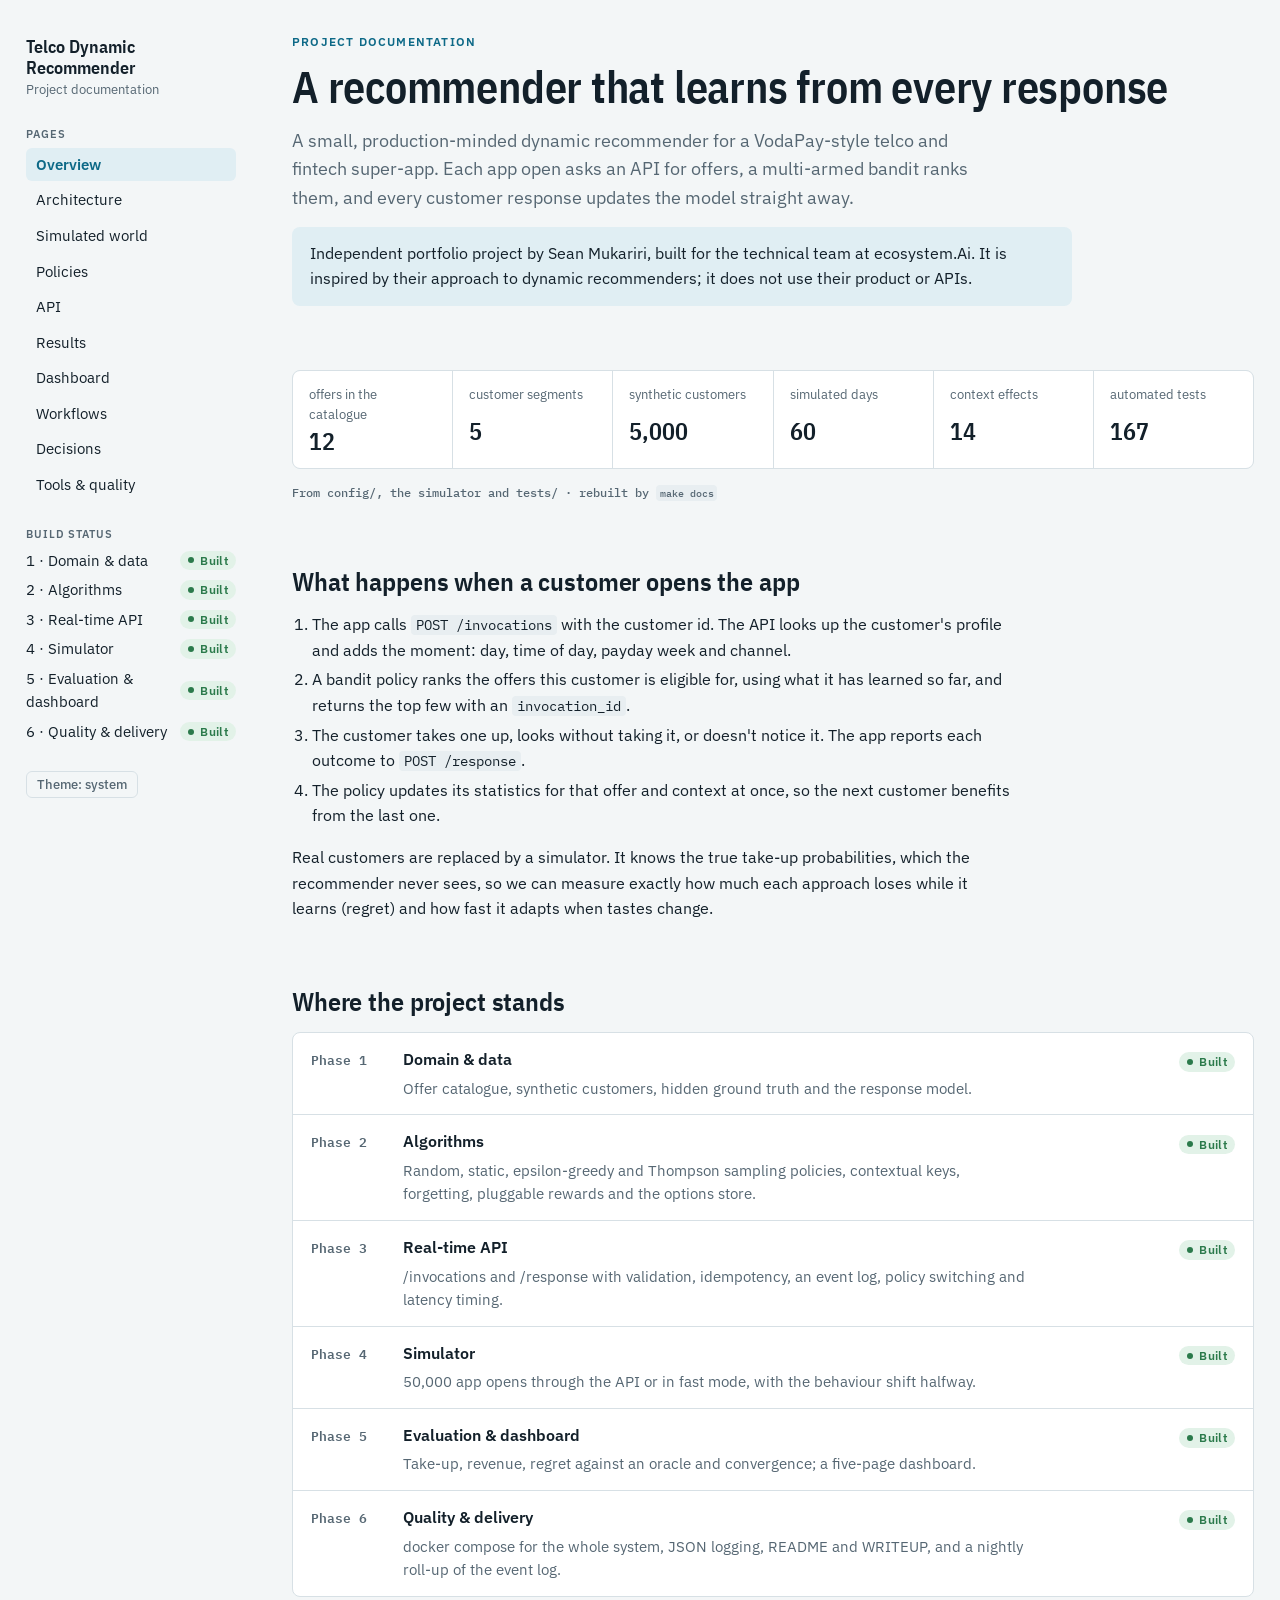
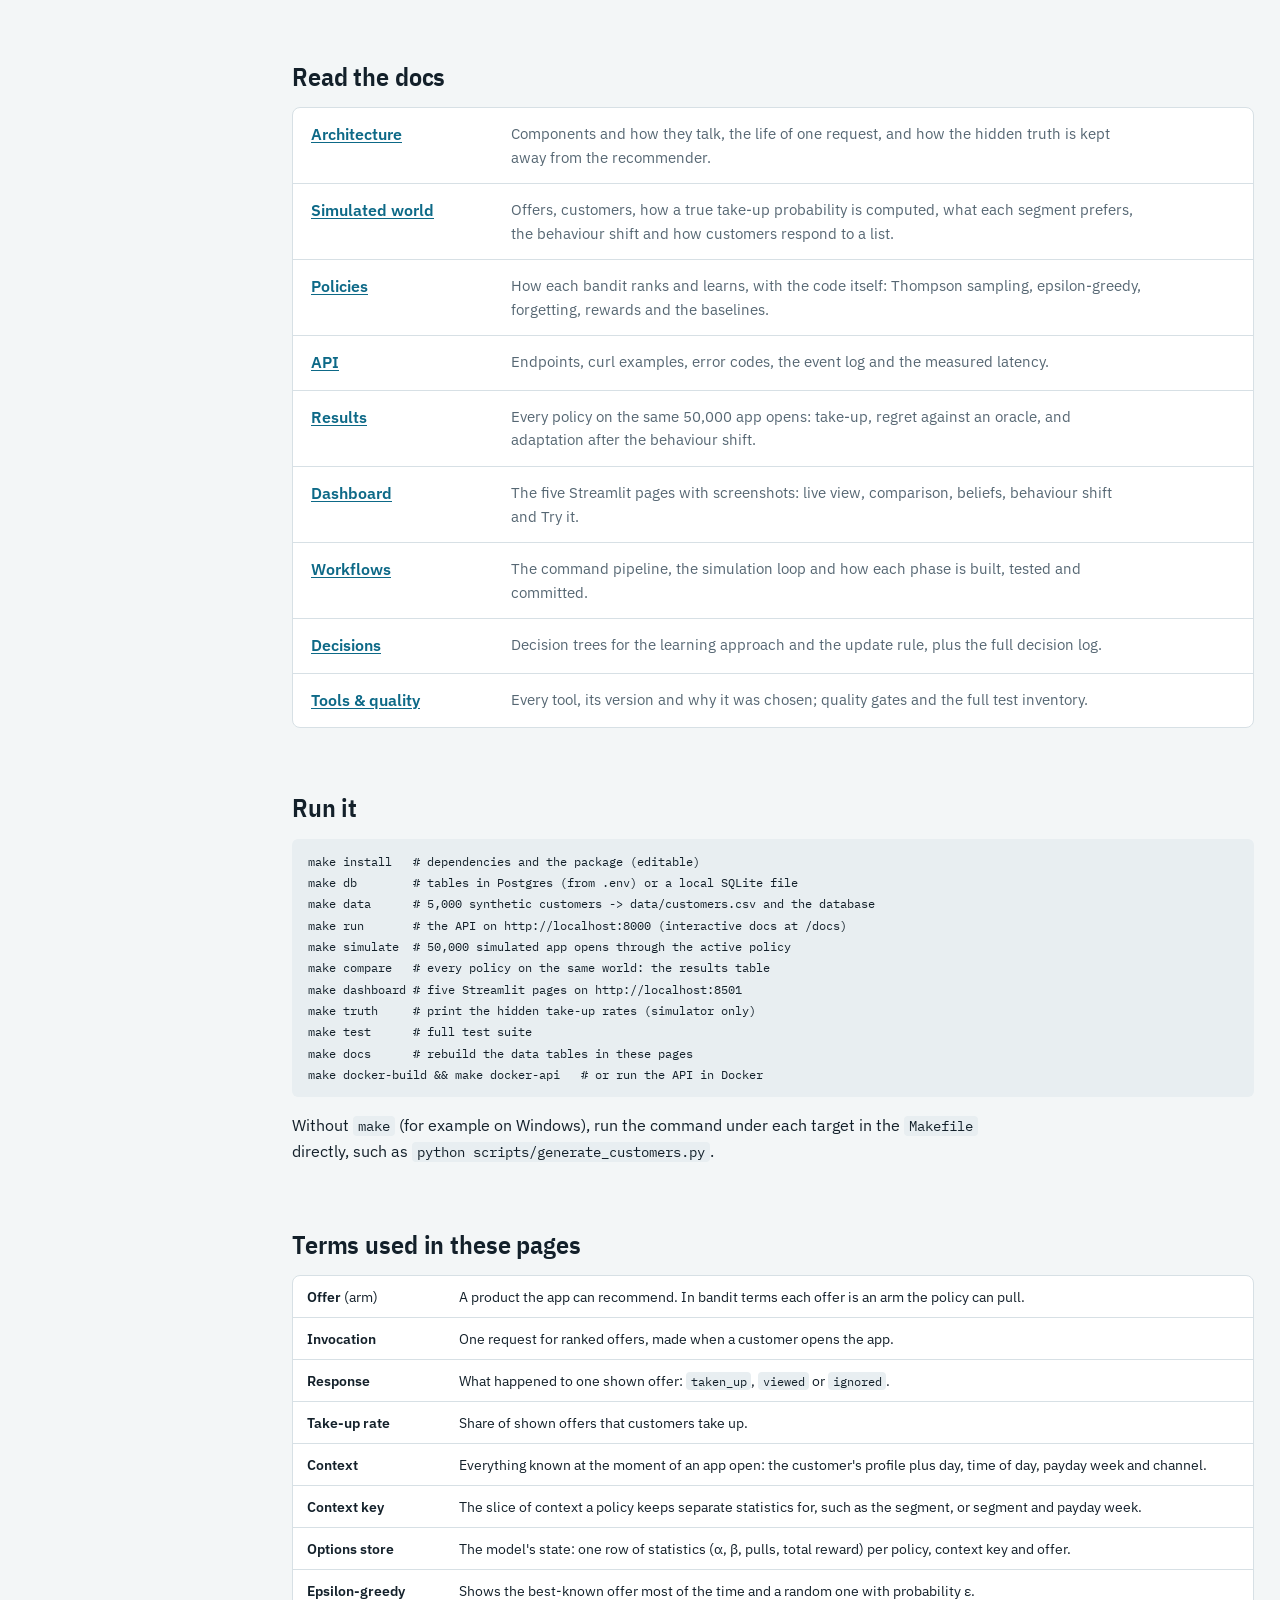
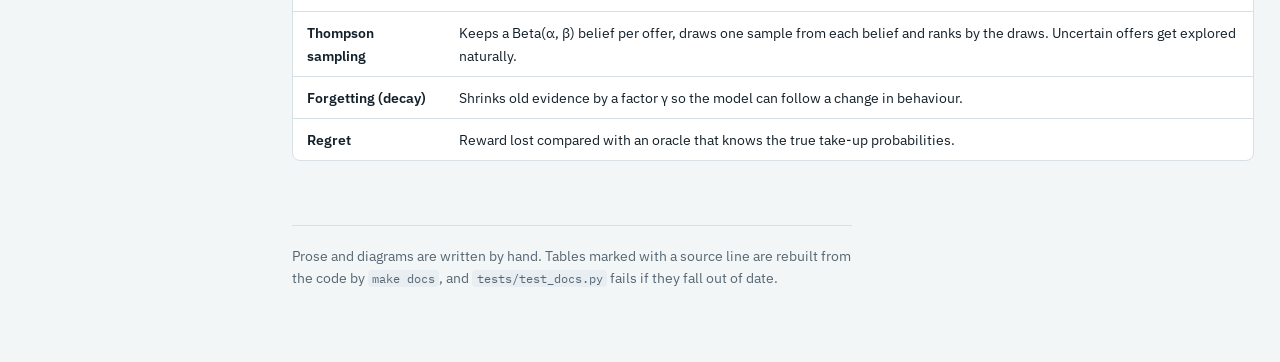
==== docs/index.html @ eb8b26f2 "docs: story-led comparison page, sign-in and users pages; fresh screenshots make screenshots now sig" ====
<!doctype html>
<html lang="en">
<head>
<meta charset="utf-8">
<meta name="viewport" content="width=device-width, initial-scale=1, viewport-fit=cover">
<title>Telco Recommender Docs</title>
<meta name="claude:viewport-fit-sides" content="cover">
<meta name="description" content="Documentation for a real-time dynamic offer recommender for a telco and fintech super-app.">
<link rel="preconnect" href="https://fonts.googleapis.com">
<link rel="preconnect" href="https://fonts.gstatic.com" crossorigin>
<link rel="stylesheet" href="https://fonts.googleapis.com/css2?family=IBM+Plex+Mono:wght@400;500&amp;family=IBM+Plex+Sans+Condensed:wght@500;600&amp;family=IBM+Plex+Sans:ital,wght@0,400;0,500;0,600;1,400&amp;display=swap">
<link rel="stylesheet" href="assets/docs.css">
<script src="assets/docs.js"></script>
</head>
<body>
<div class="shell">
<nav class="sidenav" aria-label="Documentation">
<!-- BEGIN generated:sidenav -->
<a class="brand" href="index.html"><b>Telco Dynamic Recommender</b><span>Project documentation</span></a>
<div><p class="nav-label">Pages</p>
<ul class="pages">
<li><a href="index.html" aria-current=page>Overview</a></li>
<li><a href="architecture.html">Architecture</a></li>
<li><a href="simulation.html">Simulated world</a></li>
<li><a href="algorithms.html">Policies</a></li>
<li><a href="api.html">API</a></li>
<li><a href="results.html">Results</a></li>
<li><a href="dashboard.html">Dashboard</a></li>
<li><a href="workflows.html">Workflows</a></li>
<li><a href="decisions.html">Decisions</a></li>
<li><a href="stack.html">Tools &amp; quality</a></li>
</ul></div>
<div class="phase-block"><p class="nav-label">Build status</p>
<ul class="phases">
<li><span>1 · Domain &amp; data</span><span class="chip built">Built</span></li>
<li><span>2 · Algorithms</span><span class="chip built">Built</span></li>
<li><span>3 · Real-time API</span><span class="chip built">Built</span></li>
<li><span>4 · Simulator</span><span class="chip built">Built</span></li>
<li><span>5 · Evaluation &amp; dashboard</span><span class="chip built">Built</span></li>
<li><span>6 · Quality &amp; delivery</span><span class="chip built">Built</span></li>
</ul></div>
<button class="theme-toggle" type="button">Theme: system</button>
<!-- END generated:sidenav -->
</nav>

<main>
<header class="page-head">
  <p class="eyebrow">Project documentation</p>
  <h1>A recommender that learns from every response</h1>
  <p class="lede">A small, production-minded dynamic recommender for a VodaPay-style telco and fintech super-app. Each app open asks an API for offers, a multi-armed bandit ranks them, and every customer response updates the model straight away.</p>
  <div class="note">
    <p>Independent portfolio project by Sean Mukariri, built for the technical team at ecosystem.Ai. It is inspired by their approach to dynamic recommenders; it does not use their product or APIs.</p>
  </div>
</header>

<section aria-labelledby="facts">
  <h2 id="facts" class="visually-hidden">Key facts</h2>
<!-- BEGIN generated:facts -->
<dl class="facts">
<div><dt>offers in the catalogue</dt><dd>12</dd></div>
<div><dt>customer segments</dt><dd>5</dd></div>
<div><dt>synthetic customers</dt><dd>5,000</dd></div>
<div><dt>simulated days</dt><dd>60</dd></div>
<div><dt>context effects</dt><dd>14</dd></div>
<div><dt>automated tests</dt><dd>167</dd></div>
</dl>
<!-- END generated:facts -->
  <p class="source">From config/, the simulator and tests/ · rebuilt by <code>make docs</code></p>
</section>

<section aria-labelledby="loop">
  <h2 id="loop">What happens when a customer opens the app</h2>
  <ol>
    <li>The app calls <code>POST /invocations</code> with the customer id. The API looks up the customer's profile and adds the moment: day, time of day, payday week and channel.</li>
    <li>A bandit policy ranks the offers this customer is eligible for, using what it has learned so far, and returns the top few with an <code>invocation_id</code>.</li>
    <li>The customer takes one up, looks without taking it, or doesn't notice it. The app reports each outcome to <code>POST /response</code>.</li>
    <li>The policy updates its statistics for that offer and context at once, so the next customer benefits from the last one.</li>
  </ol>
  <p>Real customers are replaced by a simulator. It knows the true take-up probabilities, which the recommender never sees, so we can measure exactly how much each approach loses while it learns (regret) and how fast it adapts when tastes change.</p>
</section>

<section aria-labelledby="status">
  <div class="section-head"><h2 id="status">Where the project stands</h2></div>
<!-- BEGIN generated:phases -->
<ol class="phase-list">
<li><span class="n">Phase 1</span><b>Domain &amp; data</b><span class="chip built">Built</span><p>Offer catalogue, synthetic customers, hidden ground truth and the response model.</p></li>
<li><span class="n">Phase 2</span><b>Algorithms</b><span class="chip built">Built</span><p>Random, static, epsilon-greedy and Thompson sampling policies, contextual keys, forgetting, pluggable rewards and the options store.</p></li>
<li><span class="n">Phase 3</span><b>Real-time API</b><span class="chip built">Built</span><p>/invocations and /response with validation, idempotency, an event log, policy switching and latency timing.</p></li>
<li><span class="n">Phase 4</span><b>Simulator</b><span class="chip built">Built</span><p>50,000 app opens through the API or in fast mode, with the behaviour shift halfway.</p></li>
<li><span class="n">Phase 5</span><b>Evaluation &amp; dashboard</b><span class="chip built">Built</span><p>Take-up, revenue, regret against an oracle and convergence; a five-page dashboard.</p></li>
<li><span class="n">Phase 6</span><b>Quality &amp; delivery</b><span class="chip built">Built</span><p>docker compose for the whole system, JSON logging, README and WRITEUP, and a nightly roll-up of the event log.</p></li>
</ol>
<!-- END generated:phases -->
</section>

<section aria-labelledby="guide">
  <h2 id="guide">Read the docs</h2>
  <ul class="guide">
    <li><a href="architecture.html">Architecture</a><p>Components and how they talk, the life of one request, and how the hidden truth is kept away from the recommender.</p></li>
    <li><a href="simulation.html">Simulated world</a><p>Offers, customers, how a true take-up probability is computed, what each segment prefers, the behaviour shift and how customers respond to a list.</p></li>
    <li><a href="algorithms.html">Policies</a><p>How each bandit ranks and learns, with the code itself: Thompson sampling, epsilon-greedy, forgetting, rewards and the baselines.</p></li>
    <li><a href="api.html">API</a><p>Endpoints, curl examples, error codes, the event log and the measured latency.</p></li>
    <li><a href="results.html">Results</a><p>Every policy on the same 50,000 app opens: take-up, regret against an oracle, and adaptation after the behaviour shift.</p></li>
    <li><a href="dashboard.html">Dashboard</a><p>The five Streamlit pages with screenshots: live view, comparison, beliefs, behaviour shift and Try it.</p></li>
    <li><a href="workflows.html">Workflows</a><p>The command pipeline, the simulation loop and how each phase is built, tested and committed.</p></li>
    <li><a href="decisions.html">Decisions</a><p>Decision trees for the learning approach and the update rule, plus the full decision log.</p></li>
    <li><a href="stack.html">Tools &amp; quality</a><p>Every tool, its version and why it was chosen; quality gates and the full test inventory.</p></li>
  </ul>
</section>

<section aria-labelledby="run">
  <h2 id="run">Run it</h2>
<pre><code>make install   # dependencies and the package (editable)
make db        # tables in Postgres (from .env) or a local SQLite file
make data      # 5,000 synthetic customers -> data/customers.csv and the database
make run       # the API on http://localhost:8000 (interactive docs at /docs)
make simulate  # 50,000 simulated app opens through the active policy
make compare   # every policy on the same world: the results table
make dashboard # five Streamlit pages on http://localhost:8501
make truth     # print the hidden take-up rates (simulator only)
make test      # full test suite
make docs      # rebuild the data tables in these pages
make docker-build &amp;&amp; make docker-api   # or run the API in Docker</code></pre>
  <p>Without <code>make</code> (for example on Windows), run the command under each target in the <code>Makefile</code> directly, such as <code>python scripts/generate_customers.py</code>.</p>
</section>

<section aria-labelledby="terms">
  <h2 id="terms">Terms used in these pages</h2>
  <div class="table-wrap">
    <table>
      <tbody>
        <tr><td><strong>Offer</strong> (arm)</td><td>A product the app can recommend. In bandit terms each offer is an arm the policy can pull.</td></tr>
        <tr><td><strong>Invocation</strong></td><td>One request for ranked offers, made when a customer opens the app.</td></tr>
        <tr><td><strong>Response</strong></td><td>What happened to one shown offer: <code>taken_up</code>, <code>viewed</code> or <code>ignored</code>.</td></tr>
        <tr><td><strong>Take-up rate</strong></td><td>Share of shown offers that customers take up.</td></tr>
        <tr><td><strong>Context</strong></td><td>Everything known at the moment of an app open: the customer's profile plus day, time of day, payday week and channel.</td></tr>
        <tr><td><strong>Context key</strong></td><td>The slice of context a policy keeps separate statistics for, such as the segment, or segment and payday week.</td></tr>
        <tr><td><strong>Options store</strong></td><td>The model's state: one row of statistics (α, β, pulls, total reward) per policy, context key and offer.</td></tr>
        <tr><td><strong>Epsilon-greedy</strong></td><td>Shows the best-known offer most of the time and a random one with probability ε.</td></tr>
        <tr><td><strong>Thompson sampling</strong></td><td>Keeps a Beta(α, β) belief per offer, draws one sample from each belief and ranks by the draws. Uncertain offers get explored naturally.</td></tr>
        <tr><td><strong>Forgetting (decay)</strong></td><td>Shrinks old evidence by a factor γ so the model can follow a change in behaviour.</td></tr>
        <tr><td><strong>Regret</strong></td><td>Reward lost compared with an oracle that knows the true take-up probabilities.</td></tr>
      </tbody>
    </table>
  </div>
</section>

<p class="foot">Prose and diagrams are written by hand. Tables marked with a source line are rebuilt from the code by <code>make docs</code>, and <code>tests/test_docs.py</code> fails if they fall out of date.</p>
</main>
</div>
</body>
</html>
---- docs/assets/docs.css ----
/* Layout: engineering spec sheet. Sticky page index on the left, one reading
   column on the right; figures and tables may run wider than the prose. */
:root {
  --bg: #f3f6f7;
  --surface: #ffffff;
  --ink: #13202a;
  --muted: #566773;
  --line: #d7e0e5;
  --line-strong: #8fa2ae;
  --accent: #0d6987;
  --accent-soft: #e0eef3;
  --hidden: #a35f08;
  --hidden-soft: #fbf0df;
  --built: #2b7a4b;
  --built-soft: #e2f2e8;
  --planned: #5f6f7b;
  --planned-soft: #e8eef1;
  --proposed: #6d4fa3;
  --proposed-soft: #eee8f7;
  --heat-lo: #eef4fb;
  --heat-hi: #104281;
  --heat-ink-hot: #ffffff;
  --code-bg: #e8eef1;
  --font-display: "IBM Plex Sans Condensed", "Arial Narrow", system-ui, sans-serif;
  --font-body: "IBM Plex Sans", system-ui, -apple-system, "Segoe UI", sans-serif;
  --font-mono: "IBM Plex Mono", ui-monospace, "Cascadia Mono", Consolas, monospace;
  color-scheme: light;
}

@media (prefers-color-scheme: dark) {
  :root:not([data-theme="light"]) {
    --bg: #0e161c;
    --surface: #15212a;
    --ink: #e2e9ed;
    --muted: #9aacb8;
    --line: #26343f;
    --line-strong: #5a6e7c;
    --accent: #5bb6d6;
    --accent-soft: #14303b;
    --hidden: #e3a24c;
    --hidden-soft: #2d2416;
    --built: #5cbf88;
    --built-soft: #15301f;
    --planned: #93a3ae;
    --planned-soft: #1e2a33;
    --proposed: #b49cdc;
    --proposed-soft: #271f38;
    --heat-lo: #172430;
    --heat-hi: #6da7ec;
    --heat-ink-hot: #0b1620;
    --code-bg: #1c2a34;
    color-scheme: dark;
  }
}

:root[data-theme="dark"] {
  --bg: #0e161c;
  --surface: #15212a;
  --ink: #e2e9ed;
  --muted: #9aacb8;
  --line: #26343f;
  --line-strong: #5a6e7c;
  --accent: #5bb6d6;
  --accent-soft: #14303b;
  --hidden: #e3a24c;
  --hidden-soft: #2d2416;
  --built: #5cbf88;
  --built-soft: #15301f;
  --planned: #93a3ae;
  --planned-soft: #1e2a33;
  --proposed: #b49cdc;
  --proposed-soft: #271f38;
  --heat-lo: #172430;
  --heat-hi: #6da7ec;
  --heat-ink-hot: #0b1620;
  --code-bg: #1c2a34;
  color-scheme: dark;
}

/* ---------- base ---------- */
*, *::before, *::after { box-sizing: border-box; }
html { -webkit-text-size-adjust: 100%; }
body {
  margin: 0;
  background: var(--bg);
  color: var(--ink);
  font: 16px/1.6 var(--font-body);
}
p, ul, ol, dl, figure, pre, h1, h2, h3 { margin: 0; }
p, li { max-width: 70ch; }
ul, ol { padding-left: 1.25em; display: grid; gap: 4px; }
a { color: var(--accent); text-underline-offset: 2px; }
a:focus-visible, button:focus-visible, td:focus-visible { outline: 2px solid var(--accent); outline-offset: 2px; }
strong { font-weight: 600; }
h1, h2, h3 {
  font-family: var(--font-display);
  font-weight: 600;
  line-height: 1.15;
  letter-spacing: -0.005em;
  text-wrap: balance;
}
h1 { font-size: clamp(2rem, 1.4rem + 2.4vw, 2.75rem); }
h2 { font-size: 1.65rem; }
h3 { font-size: 1.15rem; }
code, pre, kbd { font-family: var(--font-mono); font-size: 0.86em; }
code { background: var(--code-bg); padding: 0.08em 0.36em; border-radius: 4px; overflow-wrap: anywhere; }
pre {
  background: var(--code-bg);
  padding: 12px 16px;
  border-radius: 6px;
  overflow-x: auto;
  line-height: 1.55;
}
pre code { background: none; padding: 0; overflow-wrap: normal; }
@media (prefers-reduced-motion: reduce) { * { transition: none !important; } }

/* ---------- shell ---------- */
.shell {
  display: grid;
  grid-template-columns: 210px minmax(0, 1fr);
  gap: 56px;
  max-width: 1260px;
  margin: 0 auto;
  padding-left: max(16px, env(safe-area-inset-left, 0px));
  padding-right: max(16px, env(safe-area-inset-right, 0px));
  padding-block: 36px 72px;
}
.sidenav {
  position: sticky;
  top: calc(env(safe-area-inset-top, 0px) + 28px);
  align-self: start;
  display: grid;
  gap: 28px;
  font-size: 0.92rem;
}
.brand { display: grid; gap: 2px; text-decoration: none; color: var(--ink); }
.brand b { font: 600 1.1rem/1.2 var(--font-display); }
.brand span { color: var(--muted); font-size: 0.8rem; }
.nav-label {
  font: 600 0.7rem/1 var(--font-body);
  letter-spacing: 0.08em;
  text-transform: uppercase;
  color: var(--muted);
  margin-bottom: 8px;
}
.pages { list-style: none; padding: 0; display: grid; gap: 2px; }
.pages a {
  display: block;
  padding: 5px 10px;
  border-radius: 6px;
  color: var(--ink);
  text-decoration: none;
}
.pages a:hover { background: var(--accent-soft); }
.pages a[aria-current="page"] { background: var(--accent-soft); color: var(--accent); font-weight: 600; }
.phases { list-style: none; padding: 0; display: grid; gap: 6px; }
.phases li { display: flex; justify-content: space-between; gap: 8px; align-items: center; }
.theme-toggle {
  justify-self: start;
  font: 500 0.8rem var(--font-body);
  color: var(--muted);
  background: none;
  border: 1px solid var(--line);
  border-radius: 6px;
  padding: 4px 10px;
  cursor: pointer;
}
.theme-toggle:hover { color: var(--ink); border-color: var(--line-strong); }

@media (max-width: 900px) {
  .shell { grid-template-columns: minmax(0, 1fr); gap: 32px; padding-block: 24px 56px; }
  .sidenav { position: static; gap: 16px; border-bottom: 1px solid var(--line); padding-bottom: 16px; }
  .pages { display: flex; flex-wrap: wrap; gap: 4px; }
  .sidenav .phase-block { display: none; }
}

main { min-width: 0; display: grid; gap: 64px; }
main > section, .page-head { display: grid; gap: 16px; min-width: 0; }
section section { display: grid; gap: 12px; min-width: 0; }
.page-head { gap: 14px; }
.eyebrow {
  font: 600 0.75rem/1 var(--font-body);
  letter-spacing: 0.1em;
  text-transform: uppercase;
  color: var(--accent);
}
.lede { font-size: 1.12rem; color: var(--muted); max-width: 62ch; }
.toc { display: flex; flex-wrap: wrap; gap: 6px 16px; font-size: 0.9rem; padding: 0; list-style: none; }
.section-head { display: flex; flex-wrap: wrap; align-items: baseline; gap: 8px 14px; }
.foot { color: var(--muted); font-size: 0.85rem; border-top: 1px solid var(--line); padding-top: 20px; }

/* ---------- chips and notes ---------- */
.chip {
  display: inline-flex;
  align-items: center;
  gap: 6px;
  font: 600 0.72rem/1 var(--font-body);
  letter-spacing: 0.03em;
  padding: 4px 8px;
  border-radius: 999px;
  white-space: nowrap;
}
.chip::before { content: ""; width: 6px; height: 6px; border-radius: 50%; background: currentColor; }
.chip.built { color: var(--built); background: var(--built-soft); }
.chip.planned { color: var(--planned); background: var(--planned-soft); }
.chip.planned::before { background: none; border: 1.5px dashed currentColor; width: 7px; height: 7px; }
.chip.proposed { color: var(--proposed); background: var(--proposed-soft); }
.chip.hidden { color: var(--hidden); background: var(--hidden-soft); }
.note { background: var(--accent-soft); border-radius: 8px; padding: 14px 18px; display: grid; gap: 6px; max-width: 78ch; }
.note.warn { background: var(--hidden-soft); }
.note p { max-width: none; }
.source { font: 500 0.75rem/1.4 var(--font-mono); color: var(--muted); }

/* ---------- facts strip ---------- */
.facts {
  display: grid;
  grid-template-columns: repeat(auto-fit, minmax(130px, 1fr));
  gap: 1px;
  background: var(--line);
  border: 1px solid var(--line);
  border-radius: 8px;
  overflow: hidden;
}
.facts div { background: var(--surface); padding: 14px 16px; display: grid; gap: 2px; }
.facts dt { color: var(--muted); font-size: 0.8rem; }
.facts dd { margin: 0; font: 600 1.5rem/1.1 var(--font-display); font-variant-numeric: tabular-nums; }

/* ---------- cards (phase list, page guide) ---------- */
.grid-2 { display: grid; grid-template-columns: repeat(auto-fit, minmax(260px, 1fr)); gap: 12px; }
.card {
  background: var(--surface);
  border: 1px solid var(--line);
  border-radius: 8px;
  padding: 16px 18px;
  display: grid;
  gap: 6px;
  align-content: start;
  min-width: 0;
}
.card h3 a { color: inherit; text-decoration: none; }
.card h3 a:hover { color: var(--accent); }
.card p { color: var(--muted); font-size: 0.92rem; }
.phase-list { list-style: none; padding: 0; display: grid; gap: 0; border: 1px solid var(--line); border-radius: 8px; background: var(--surface); }
.phase-list li {
  display: grid;
  grid-template-columns: 76px minmax(0, 1fr) auto;
  gap: 4px 16px;
  padding: 14px 18px;
  border-bottom: 1px solid var(--line);
  max-width: none;
  align-items: baseline;
}
.phase-list li:last-child { border-bottom: 0; }
.phase-list .n { font: 600 0.8rem var(--font-mono); color: var(--muted); }
.phase-list b { font-weight: 600; }
.phase-list p { color: var(--muted); font-size: 0.92rem; grid-column: 2; }
.phase-list .chip { grid-column: 3; grid-row: 1; }
@media (max-width: 560px) {
  .phase-list li { grid-template-columns: minmax(0, 1fr) auto; }
  .phase-list .n { grid-column: 1 / -1; }
  .phase-list p { grid-column: 1 / -1; }
  .phase-list .chip { grid-column: 2; grid-row: 2; }
}

/* ---------- tables ---------- */
.table-wrap {
  overflow-x: auto;
  border: 1px solid var(--line);
  border-radius: 8px;
  background: var(--surface);
}
table { border-collapse: collapse; width: 100%; font-size: 0.9rem; }
th, td { padding: 9px 14px; border-bottom: 1px solid var(--line); text-align: left; vertical-align: top; }
tr:last-child td { border-bottom: 0; }
th {
  font: 600 0.7rem/1.3 var(--font-body);
  letter-spacing: 0.06em;
  text-transform: uppercase;
  color: var(--muted);
  white-space: nowrap;
}
td.num, th.num { text-align: right; font-variant-numeric: tabular-nums; white-space: nowrap; }
td.id { font-family: var(--font-mono); font-size: 0.82rem; white-space: nowrap; }
td.why { color: var(--muted); }
caption { caption-side: bottom; text-align: left; padding: 10px 14px; color: var(--muted); font-size: 0.82rem; }
.decision-log td:first-child { font: 600 0.82rem var(--font-mono); white-space: nowrap; }
.decision-log td:nth-child(2) { min-width: 300px; }
.decision-log td:nth-child(3) { min-width: 240px; }

/* ---------- heatmap ---------- */
.heat { border-collapse: separate; border-spacing: 2px; font-size: 0.82rem; }
.heat th, .heat td { border: 0; padding: 7px 8px; }
.heat thead th { text-transform: none; letter-spacing: 0; font: 600 0.78rem var(--font-body); color: var(--ink); text-align: center; white-space: normal; min-width: 92px; }
.heat tbody th { font: 500 0.8rem var(--font-mono); color: var(--ink); text-transform: none; letter-spacing: 0; white-space: nowrap; }
.heat td.cell {
  background: color-mix(in oklab, var(--heat-hi) calc(var(--v) * 100%), var(--heat-lo));
  text-align: center;
  font-variant-numeric: tabular-nums;
  border-radius: 3px;
  cursor: default;
}
.heat td.cell.hot { color: var(--heat-ink-hot); }
.heat td.cell.best { font-weight: 700; box-shadow: inset 0 0 0 2px var(--ink); }
.heat td.cell:hover { box-shadow: inset 0 0 0 2px var(--accent); }
.heat td.na {
  color: var(--muted);
  text-align: center;
  border-radius: 3px;
  background: repeating-linear-gradient(135deg, transparent 0 5px, var(--line) 5px 6px);
}
.heat-legend { display: flex; flex-wrap: wrap; align-items: center; gap: 10px 24px; font-size: 0.8rem; color: var(--muted); padding: 10px 14px 12px; }
.ramp { display: grid; gap: 4px; min-width: 180px; }
.ramp-bar { height: 10px; border-radius: 3px; background: linear-gradient(90deg, var(--heat-lo), var(--heat-hi)); }
.ramp-ticks { position: relative; height: 14px; font-variant-numeric: tabular-nums; }
.ramp-ticks span { position: absolute; transform: translateX(-50%); }
.ramp-ticks span:first-child { transform: none; }
.swatch { display: inline-block; width: 18px; height: 14px; border-radius: 3px; vertical-align: -2px; margin-right: 6px; }
.swatch.na { background: repeating-linear-gradient(135deg, transparent 0 5px, var(--line-strong) 5px 6px); border: 1px solid var(--line); }
.swatch.best { box-shadow: inset 0 0 0 2px var(--ink); background: var(--heat-lo); }

/* ---------- figures and diagrams ---------- */
.fig {
  background: var(--surface);
  border: 1px solid var(--line);
  border-radius: 8px;
  display: grid;
  min-width: 0;
}
.fig-scroll { overflow-x: auto; padding: 16px; }
.fig figcaption { border-top: 1px solid var(--line); padding: 10px 16px 12px; color: var(--muted); font-size: 0.85rem; display: grid; gap: 8px; }
.legend { display: flex; flex-wrap: wrap; gap: 6px 18px; font-size: 0.8rem; color: var(--muted); }
.legend span { display: inline-flex; align-items: center; gap: 6px; }
.legend i { display: inline-block; width: 26px; height: 0; border-top: 2px solid var(--line-strong); }
.legend i.dash { border-top-style: dashed; }
.legend i.zone { height: 12px; border: 1.5px dashed var(--hidden); background: var(--hidden-soft); border-radius: 3px; width: 22px; }
.legend i.blocked { border-top: 2px dashed var(--hidden); }

svg.dg { display: block; width: 100%; height: auto; margin: 0 auto; font-family: var(--font-body); }
.dg text { fill: var(--ink); font-size: 12px; }
.dg .t { font-weight: 600; font-size: 13px; }
.dg .s { fill: var(--muted); font-size: 11px; }
.dg .m { font-family: var(--font-mono); font-size: 11px; }
.dg .lbl { fill: var(--muted); font-size: 11px; }
.dg .box { fill: var(--surface); stroke: var(--line-strong); stroke-width: 1.25; }
.dg .box.built { stroke: var(--ink); stroke-width: 1.5; }
.dg .box.planned { fill: var(--bg); stroke-dasharray: 5 4; }
.dg .box.store { fill: var(--accent-soft); }
.dg .box.secret { fill: var(--hidden-soft); stroke: var(--hidden); }
.dg .box.term { fill: var(--bg); }
.dg .box.term.good { fill: var(--built-soft); stroke: var(--built); }
.dg .diamond { fill: var(--surface); stroke: var(--accent); stroke-width: 1.5; }
.dg .zone { fill: var(--hidden-soft); fill-opacity: 0.55; stroke: var(--hidden); stroke-width: 1.5; stroke-dasharray: 7 5; }
.dg .zone-label { fill: var(--hidden); font-weight: 600; font-size: 11px; letter-spacing: 0.06em; }
.dg .edge { fill: none; stroke: var(--line-strong); stroke-width: 1.5; }
.dg .edge.planned { stroke-dasharray: 5 4; }
.dg .edge.strong { stroke: var(--ink); }
.dg .edge.blocked { stroke: var(--hidden); stroke-dasharray: 5 4; }
.dg .ah { fill: var(--line-strong); }
.dg .ah.strong { fill: var(--ink); }
.dg .ah.blocked { fill: var(--hidden); }
.dg .cross { stroke: var(--hidden); stroke-width: 3; stroke-linecap: round; }
.dg .lifeline { stroke: var(--line); stroke-width: 1.5; stroke-dasharray: 3 4; }
.dg .act { fill: var(--accent-soft); stroke: var(--accent); stroke-width: 1; }
.dg .yes { fill: var(--built); font-weight: 600; font-size: 11px; }
.dg .no { fill: var(--muted); font-weight: 600; font-size: 11px; }
.dg .accent { fill: var(--accent); }
.dg .hidden-text { fill: var(--hidden); }

/* ---------- page guide, favourites, tests ---------- */
.visually-hidden {
  position: absolute;
  width: 1px;
  height: 1px;
  overflow: hidden;
  clip: rect(0 0 0 0);
  white-space: nowrap;
}
.guide { list-style: none; padding: 0; gap: 0; border: 1px solid var(--line); border-radius: 8px; background: var(--surface); }
.guide li {
  display: grid;
  grid-template-columns: 180px minmax(0, 1fr);
  gap: 4px 20px;
  padding: 14px 18px;
  border-bottom: 1px solid var(--line);
  max-width: none;
}
.guide li:last-child { border-bottom: 0; }
.guide a { font-weight: 600; }
.guide p { color: var(--muted); font-size: 0.92rem; }
@media (max-width: 560px) { .guide li { grid-template-columns: minmax(0, 1fr); } }
.favourites td { white-space: nowrap; }
.favourites small { color: var(--muted); font-size: 0.78rem; font-variant-numeric: tabular-nums; }
.favourites .changed code { color: var(--accent); background: var(--accent-soft); font-weight: 600; }
.tests th[scope="rowgroup"] {
  text-transform: none;
  letter-spacing: 0;
  font: 500 0.85rem var(--font-body);
  color: var(--ink);
  background: var(--bg);
  white-space: normal;
}
.dg .mono { font-family: var(--font-mono); }
.dg .box.pick { fill: var(--accent-soft); stroke: var(--accent); stroke-width: 2; }
/* identifiers in tables stay whole; the table scrolls instead of breaking them */
.table-wrap code { white-space: nowrap; overflow-wrap: normal; }
td.id.list { white-space: normal; }
.favourites th, .favourites td { padding: 9px 10px; }
.favourites td { line-height: 1.5; }
/* grid tracks must not grow to fit wide code or tables; those scroll in place */
main, main > section, section section, .page-head { grid-template-columns: minmax(0, 1fr); }
.dg .frame { fill: none; stroke: var(--line-strong); stroke-width: 1.25; stroke-dasharray: 2 4; }

/* ---------- results chart (categorical slots 1-5, fixed order) ---------- */
:root { --series-1: #2a78d6; --series-2: #eb6834; --series-3: #1baf7a; --series-4: #eda100; --series-5: #e87ba4; }
@media (prefers-color-scheme: dark) { :root:not([data-theme="light"]) { --series-1: #3987e5; --series-2: #d95926; --series-3: #199e70; --series-4: #c98500; --series-5: #d55181; } }
:root[data-theme="dark"] { --series-1: #3987e5; --series-2: #d95926; --series-3: #199e70; --series-4: #c98500; --series-5: #d55181; }
.chart .grid { stroke: var(--line); stroke-width: 1; }
.chart .axis-label { fill: var(--muted); font-size: 11px; font-variant-numeric: tabular-nums; }
.chart .series { fill: none; stroke-width: 2; stroke-linejoin: round; stroke-linecap: round; }
.chart .series:hover { stroke-width: 3.5; }
.chart .end-dot { stroke: var(--surface); stroke-width: 2; }
.chart .end-label { font-size: 12px; font-weight: 600; fill: var(--ink); }
.chart .end-value { font-size: 11px; fill: var(--muted); font-variant-numeric: tabular-nums; }
.chart .shift { stroke: var(--hidden); stroke-width: 1.25; stroke-dasharray: 4 4; }
.chart .shift-label { fill: var(--hidden); font-size: 11px; font-weight: 600; }
.legend .swatch-line { display: inline-block; width: 18px; height: 3px; border-radius: 2px; }
.findings { display: grid; gap: 10px; padding-left: 1.25em; }
.results-table tr.best td { background: var(--accent-soft); }
.results-table th { white-space: normal; vertical-align: bottom; }
.results-table th, .results-table td { padding: 8px 10px; }
img { max-width: 100%; height: auto; }
.fig > img { display: block; width: 100%; border-radius: 8px 8px 0 0; border-bottom: 1px solid var(--line); }
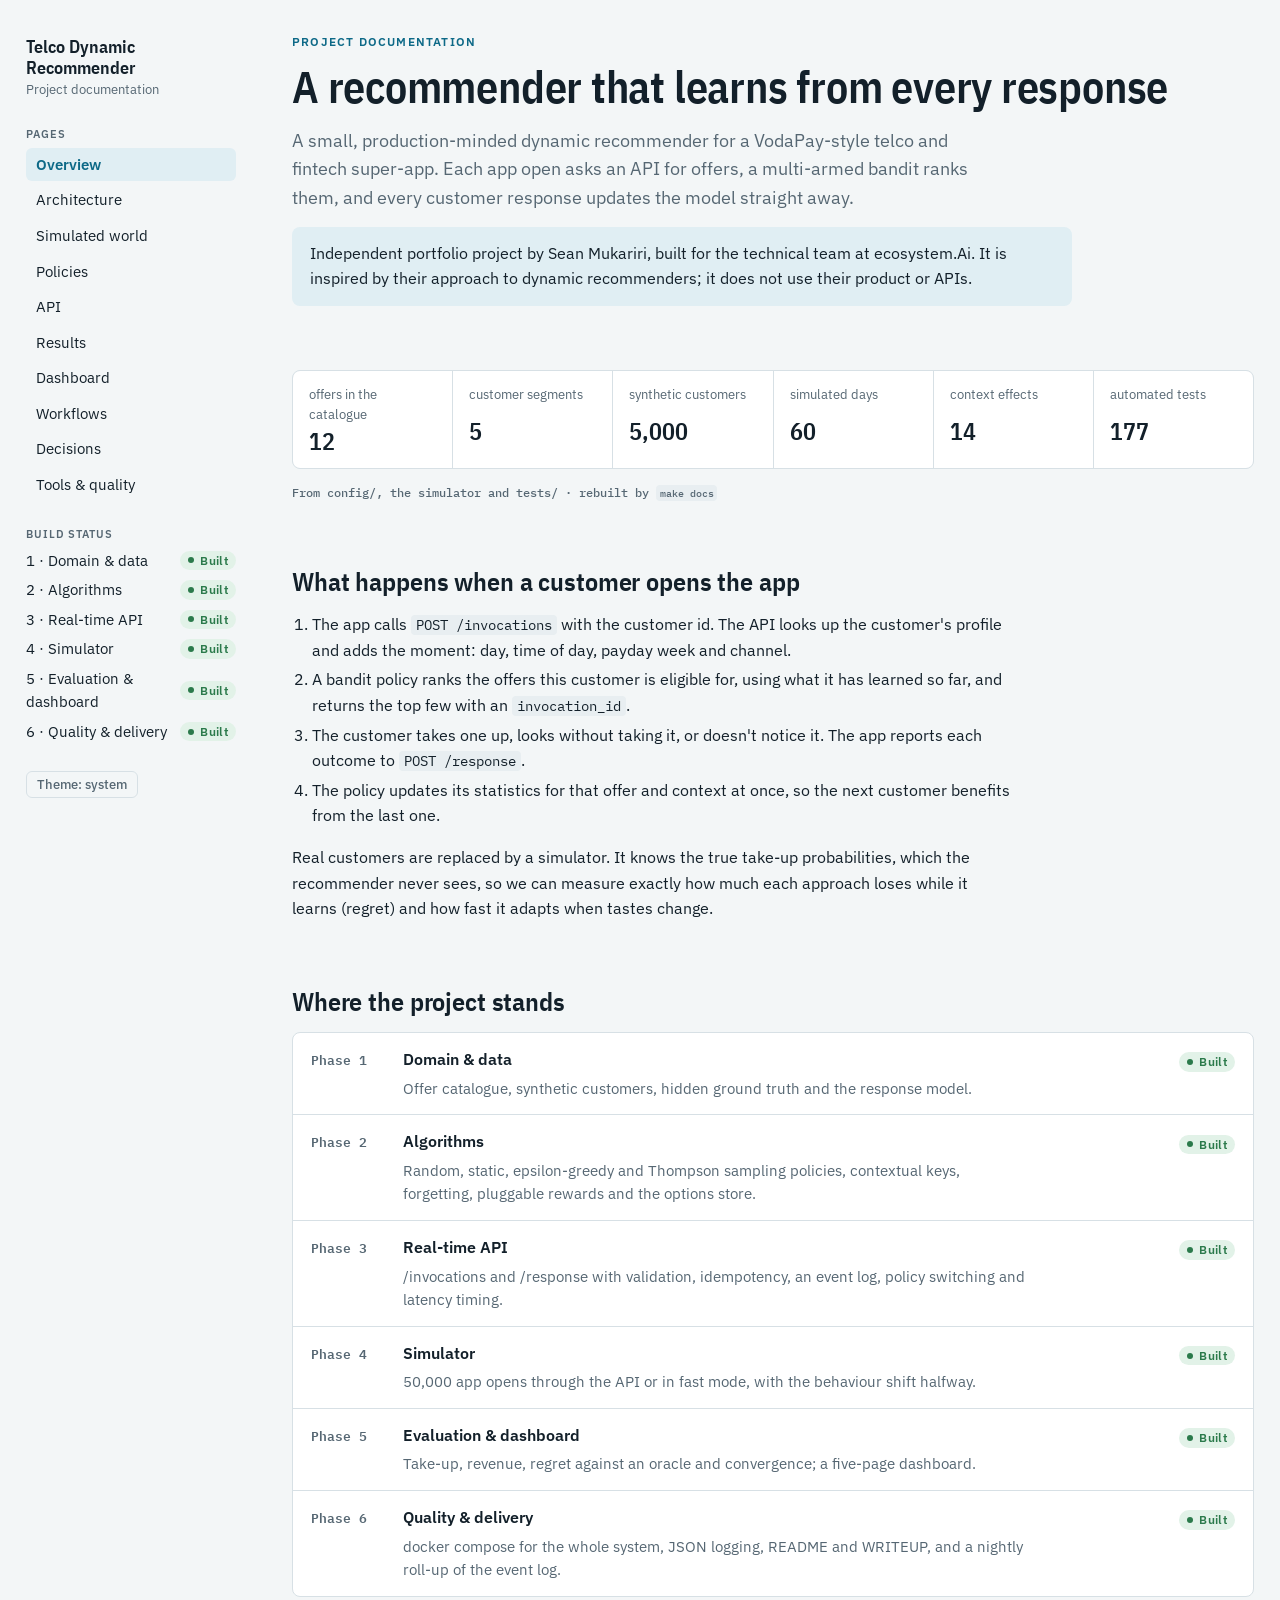
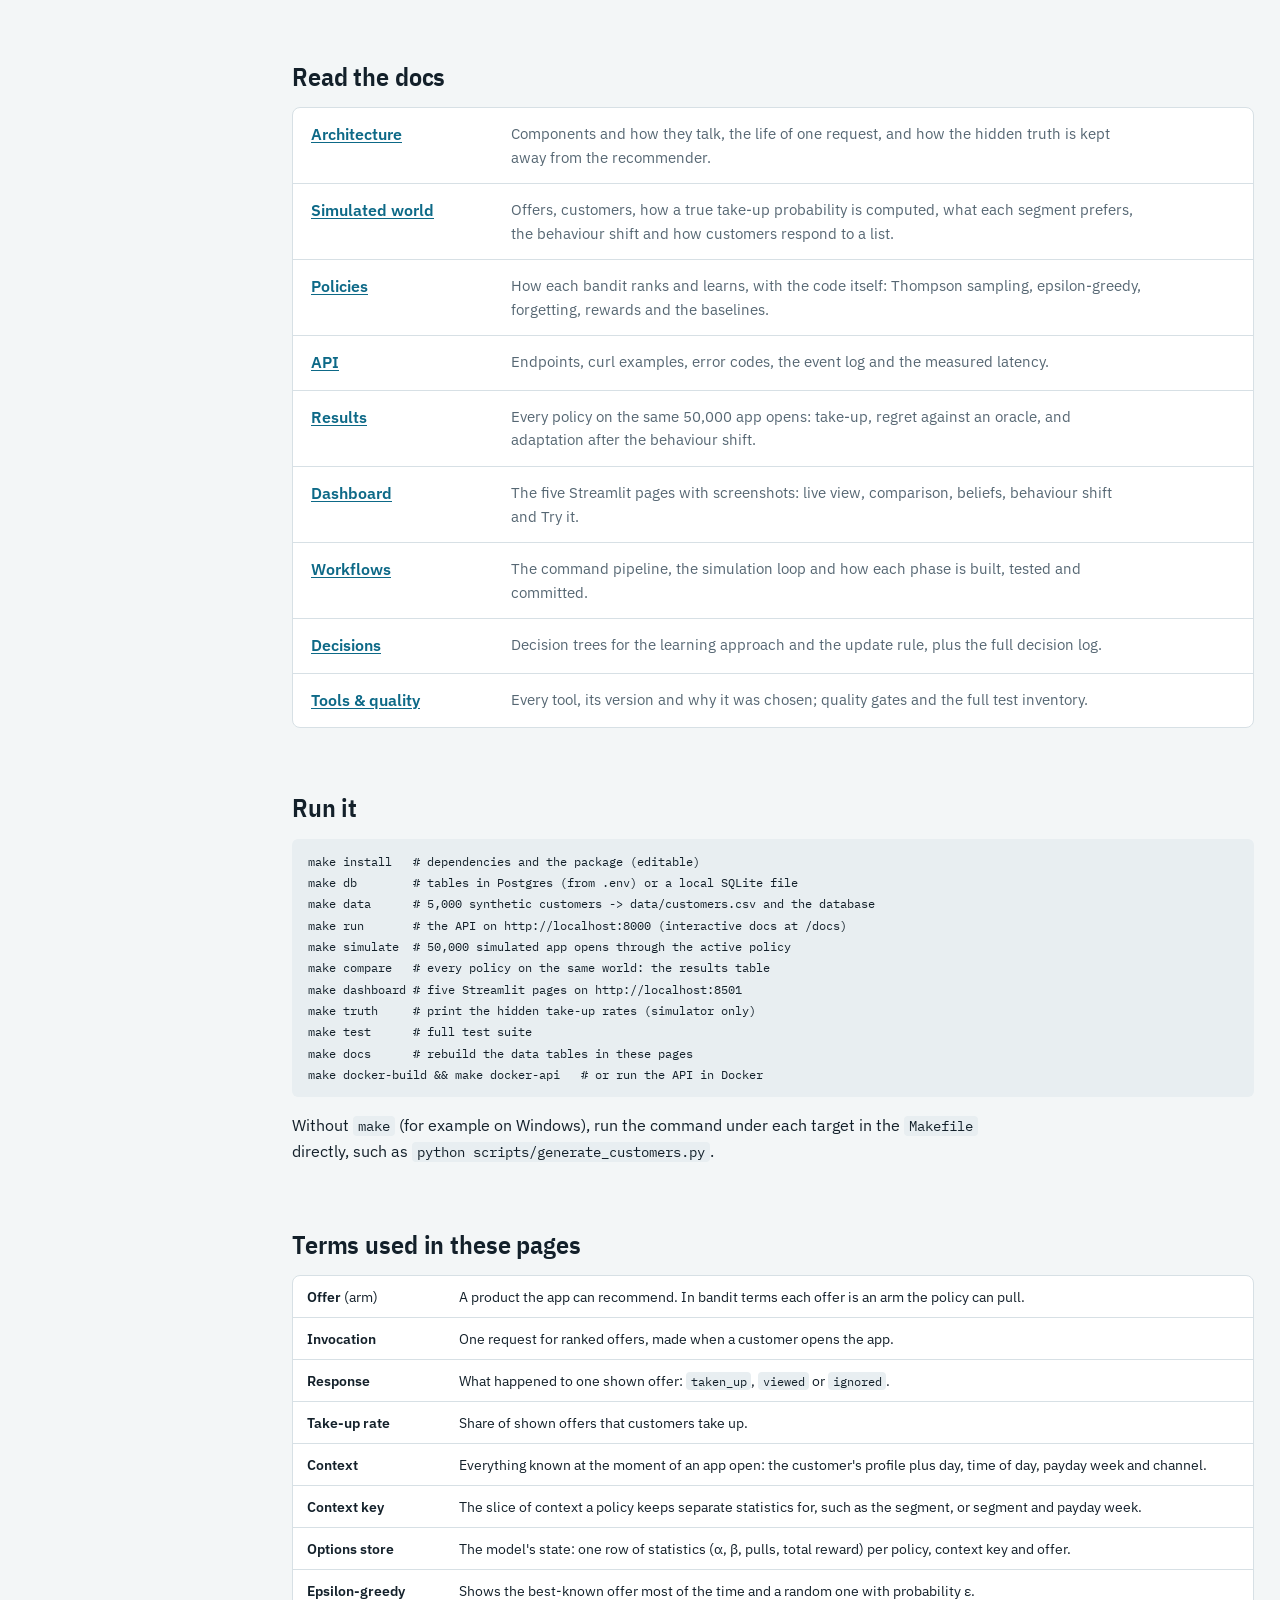
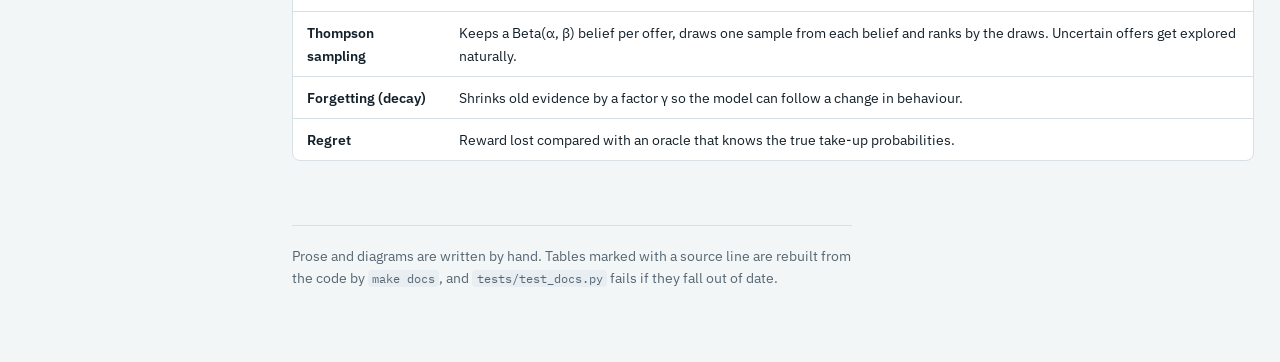
==== commit 05ab64ea: "feat: Behaviour shift page as a data story Headline: when customers changed, the learner followed (8" ====
--- a/docs/index.html
+++ b/docs/index.html
@@ -62,7 +62,7 @@
 <div><dt>synthetic customers</dt><dd>5,000</dd></div>
 <div><dt>simulated days</dt><dd>60</dd></div>
 <div><dt>context effects</dt><dd>14</dd></div>
-<div><dt>automated tests</dt><dd>167</dd></div>
+<div><dt>automated tests</dt><dd>177</dd></div>
 </dl>
 <!-- END generated:facts -->
   <p class="source">From config/, the simulator and tests/ · rebuilt by <code>make docs</code></p>
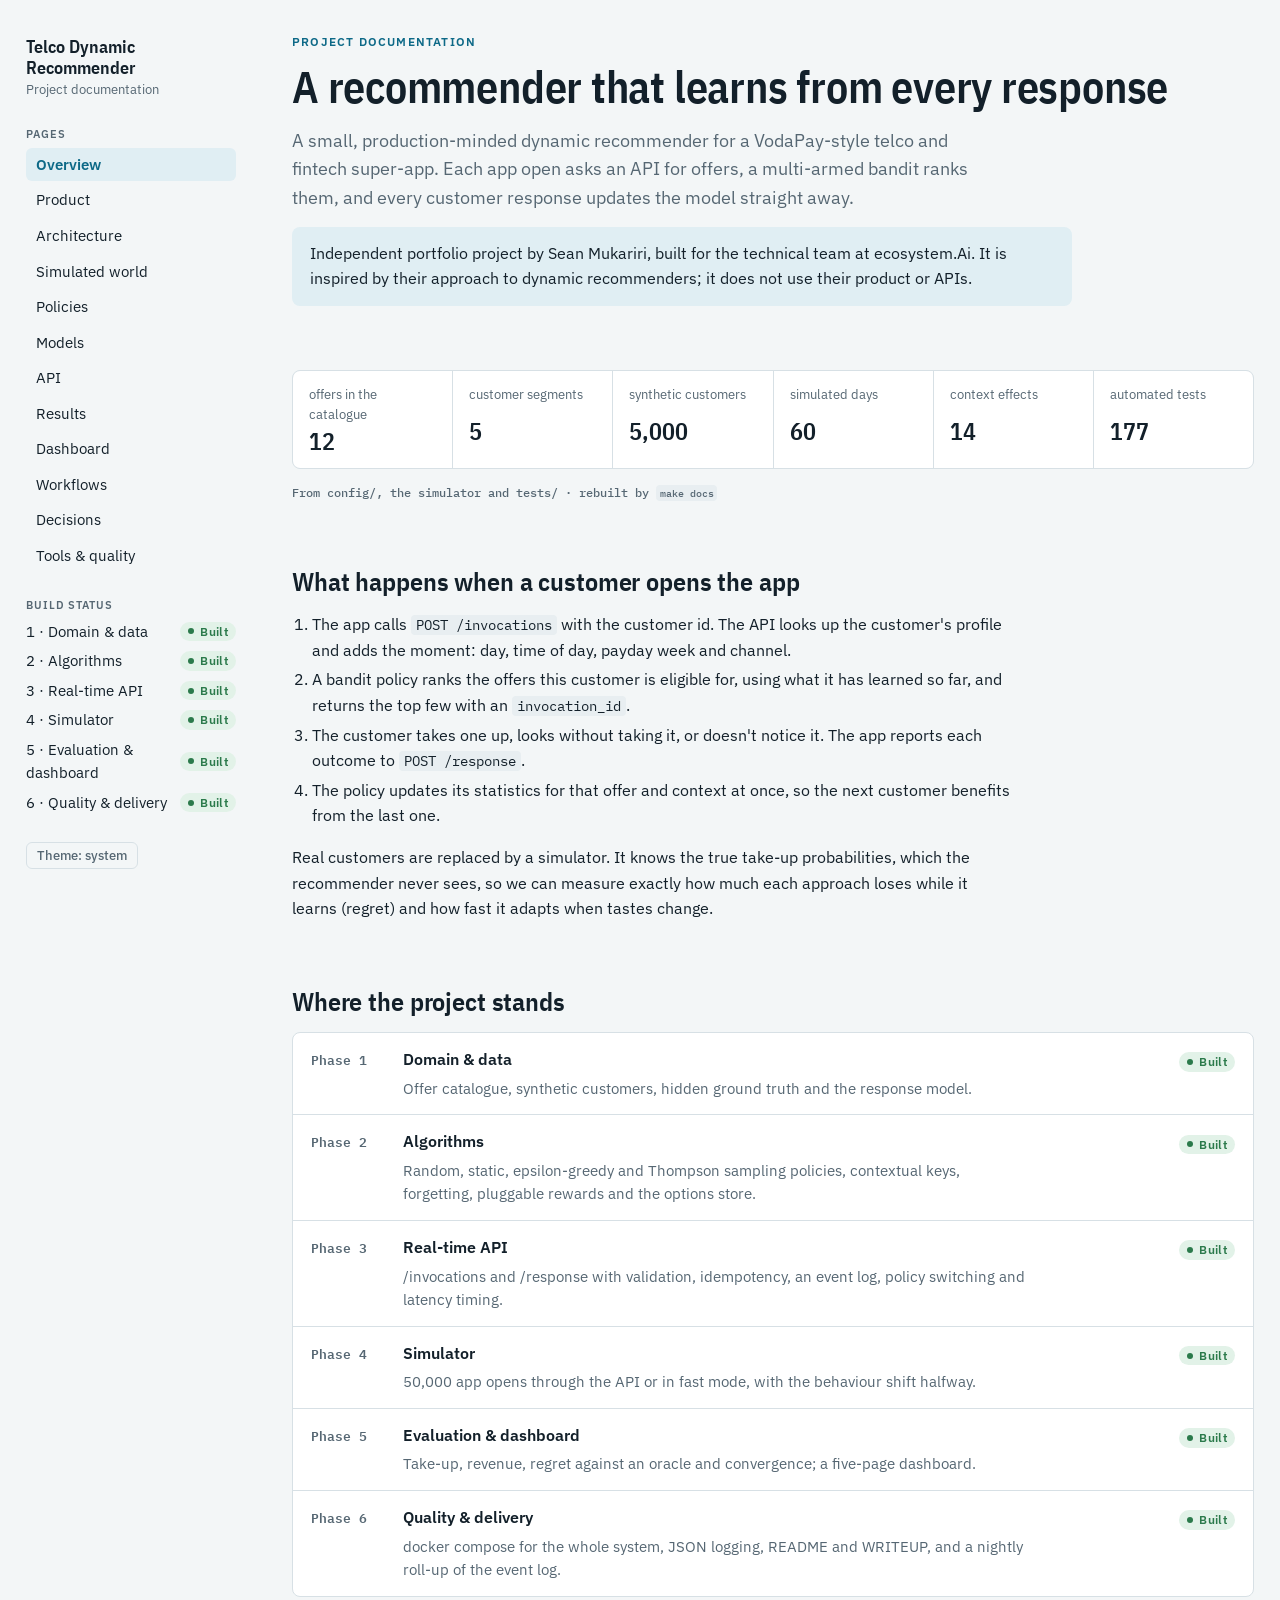
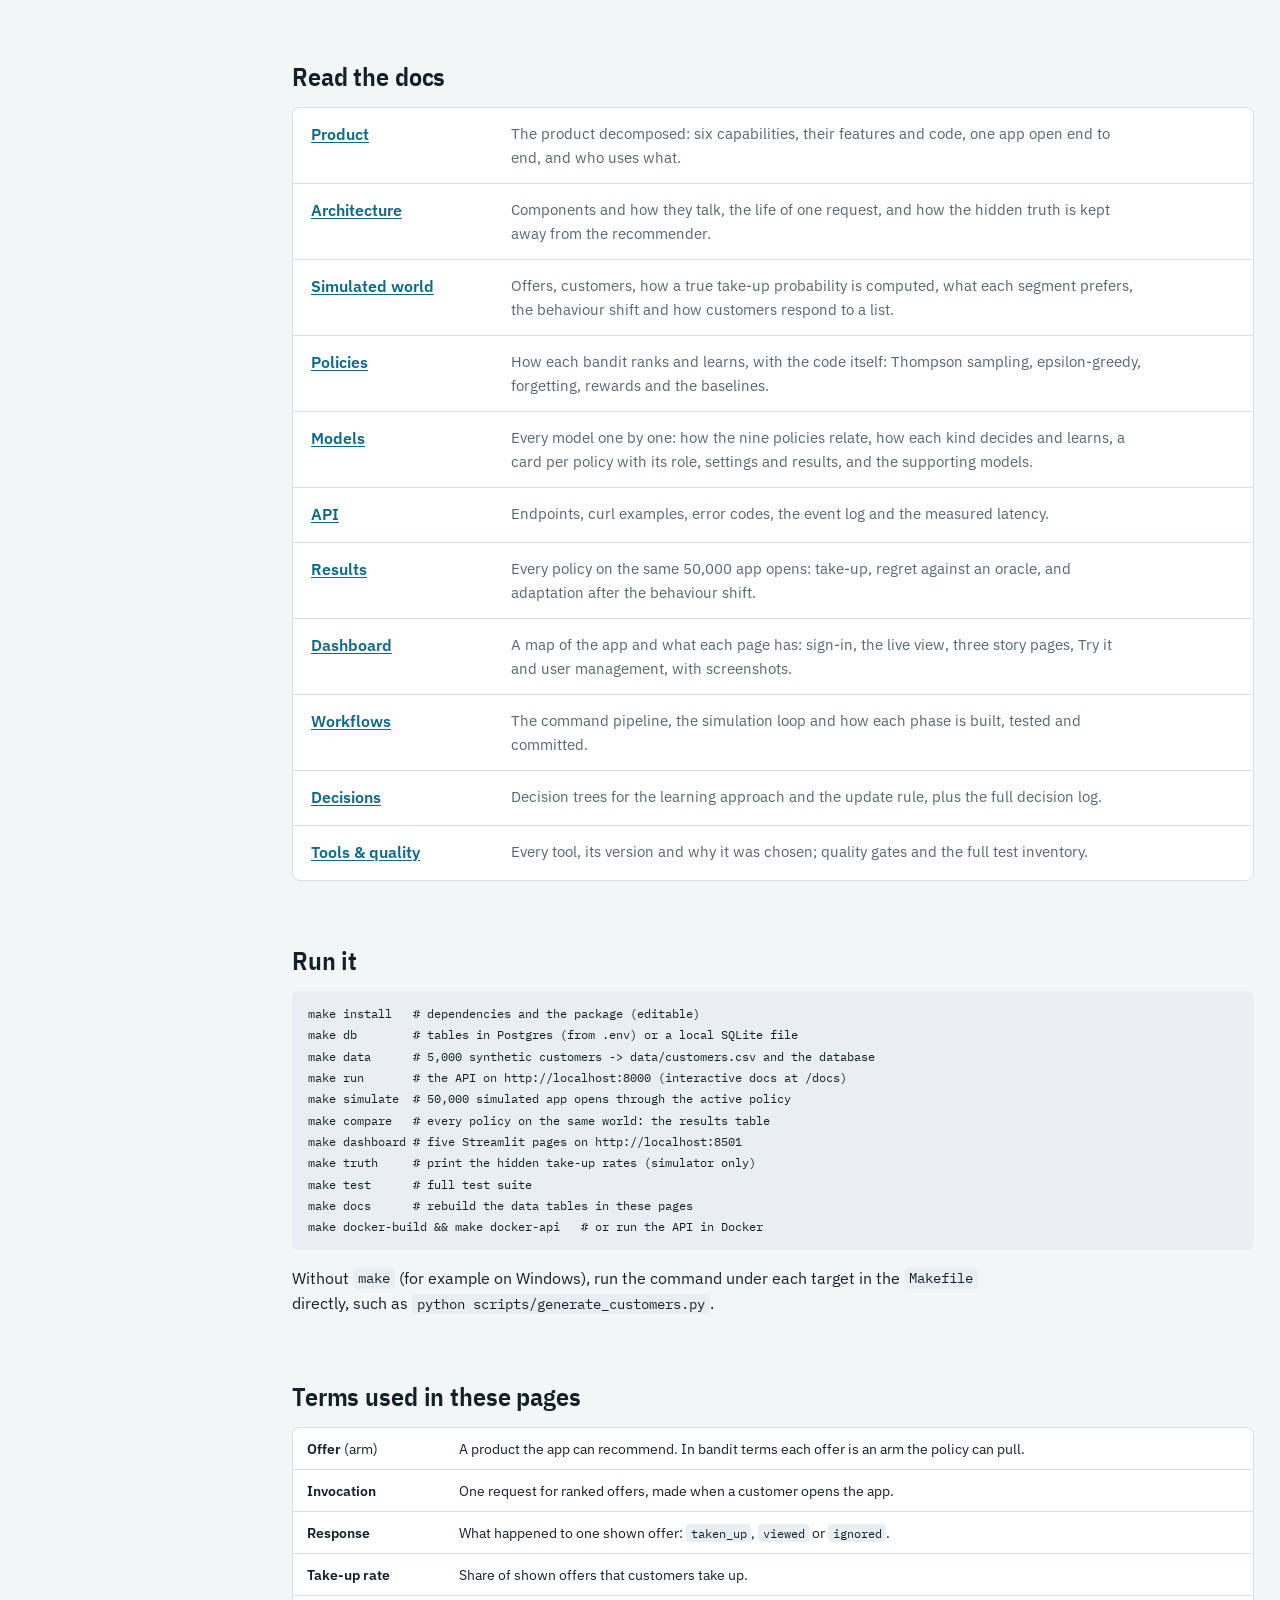
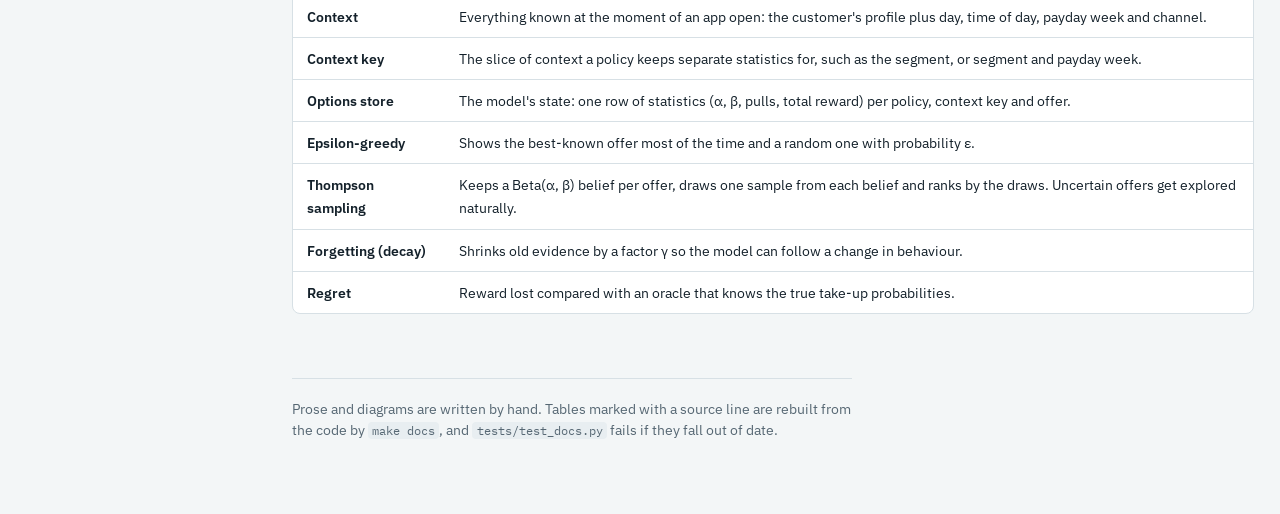
==== commit 307d5ebd: "docs: Product and Models pages, app map and page-by-page guide Product: the recommender decomposed i" ====
--- a/docs/index.html
+++ b/docs/index.html
@@ -20,9 +20,11 @@
 <div><p class="nav-label">Pages</p>
 <ul class="pages">
 <li><a href="index.html" aria-current=page>Overview</a></li>
+<li><a href="product.html">Product</a></li>
 <li><a href="architecture.html">Architecture</a></li>
 <li><a href="simulation.html">Simulated world</a></li>
 <li><a href="algorithms.html">Policies</a></li>
+<li><a href="models.html">Models</a></li>
 <li><a href="api.html">API</a></li>
 <li><a href="results.html">Results</a></li>
 <li><a href="dashboard.html">Dashboard</a></li>
@@ -96,12 +98,14 @@
 <section aria-labelledby="guide">
   <h2 id="guide">Read the docs</h2>
   <ul class="guide">
+    <li><a href="product.html">Product</a><p>The product decomposed: six capabilities, their features and code, one app open end to end, and who uses what.</p></li>
     <li><a href="architecture.html">Architecture</a><p>Components and how they talk, the life of one request, and how the hidden truth is kept away from the recommender.</p></li>
     <li><a href="simulation.html">Simulated world</a><p>Offers, customers, how a true take-up probability is computed, what each segment prefers, the behaviour shift and how customers respond to a list.</p></li>
     <li><a href="algorithms.html">Policies</a><p>How each bandit ranks and learns, with the code itself: Thompson sampling, epsilon-greedy, forgetting, rewards and the baselines.</p></li>
+    <li><a href="models.html">Models</a><p>Every model one by one: how the nine policies relate, how each kind decides and learns, a card per policy with its role, settings and results, and the supporting models.</p></li>
     <li><a href="api.html">API</a><p>Endpoints, curl examples, error codes, the event log and the measured latency.</p></li>
     <li><a href="results.html">Results</a><p>Every policy on the same 50,000 app opens: take-up, regret against an oracle, and adaptation after the behaviour shift.</p></li>
-    <li><a href="dashboard.html">Dashboard</a><p>The five Streamlit pages with screenshots: live view, comparison, beliefs, behaviour shift and Try it.</p></li>
+    <li><a href="dashboard.html">Dashboard</a><p>A map of the app and what each page has: sign-in, the live view, three story pages, Try it and user management, with screenshots.</p></li>
     <li><a href="workflows.html">Workflows</a><p>The command pipeline, the simulation loop and how each phase is built, tested and committed.</p></li>
     <li><a href="decisions.html">Decisions</a><p>Decision trees for the learning approach and the update rule, plus the full decision log.</p></li>
     <li><a href="stack.html">Tools &amp; quality</a><p>Every tool, its version and why it was chosen; quality gates and the full test inventory.</p></li>
--- a/docs/assets/docs.css
+++ b/docs/assets/docs.css
@@ -430,3 +430,30 @@
 .results-table th, .results-table td { padding: 8px 10px; }
 img { max-width: 100%; height: auto; }
 .fig > img { display: block; width: 100%; border-radius: 8px 8px 0 0; border-bottom: 1px solid var(--line); }
+
+/* ---------- Mermaid diagrams ---------- */
+/* Until (or unless) the library renders it, a diagram shows its source as text. */
+pre.mermaid {
+  background: var(--surface);
+  margin: 0;
+  padding: 16px;
+  overflow-x: auto;
+  color: var(--muted);
+  font-size: 0.78rem;
+  line-height: 1.5;
+}
+pre.mermaid[data-processed="true"] { text-align: center; color: var(--ink); }
+pre.mermaid svg { max-width: 100%; height: auto; }
+
+/* ---------- model cards ---------- */
+.models { display: grid; gap: 14px; }
+.model { gap: 10px; }
+.model h3 { display: flex; flex-wrap: wrap; align-items: baseline; gap: 6px 12px; }
+.model h3 code { font-size: 0.8em; }
+.model dl { display: grid; grid-template-columns: 8.5em minmax(0, 1fr); gap: 6px 16px; margin: 0; }
+.model dt { font-weight: 600; font-size: 0.86rem; color: var(--ink); }
+.model dd { margin: 0; font-size: 0.92rem; color: var(--muted); min-width: 0; }
+@media (max-width: 640px) {
+  .model dl { grid-template-columns: 1fr; gap: 2px; }
+  .model dd { margin-bottom: 8px; }
+}
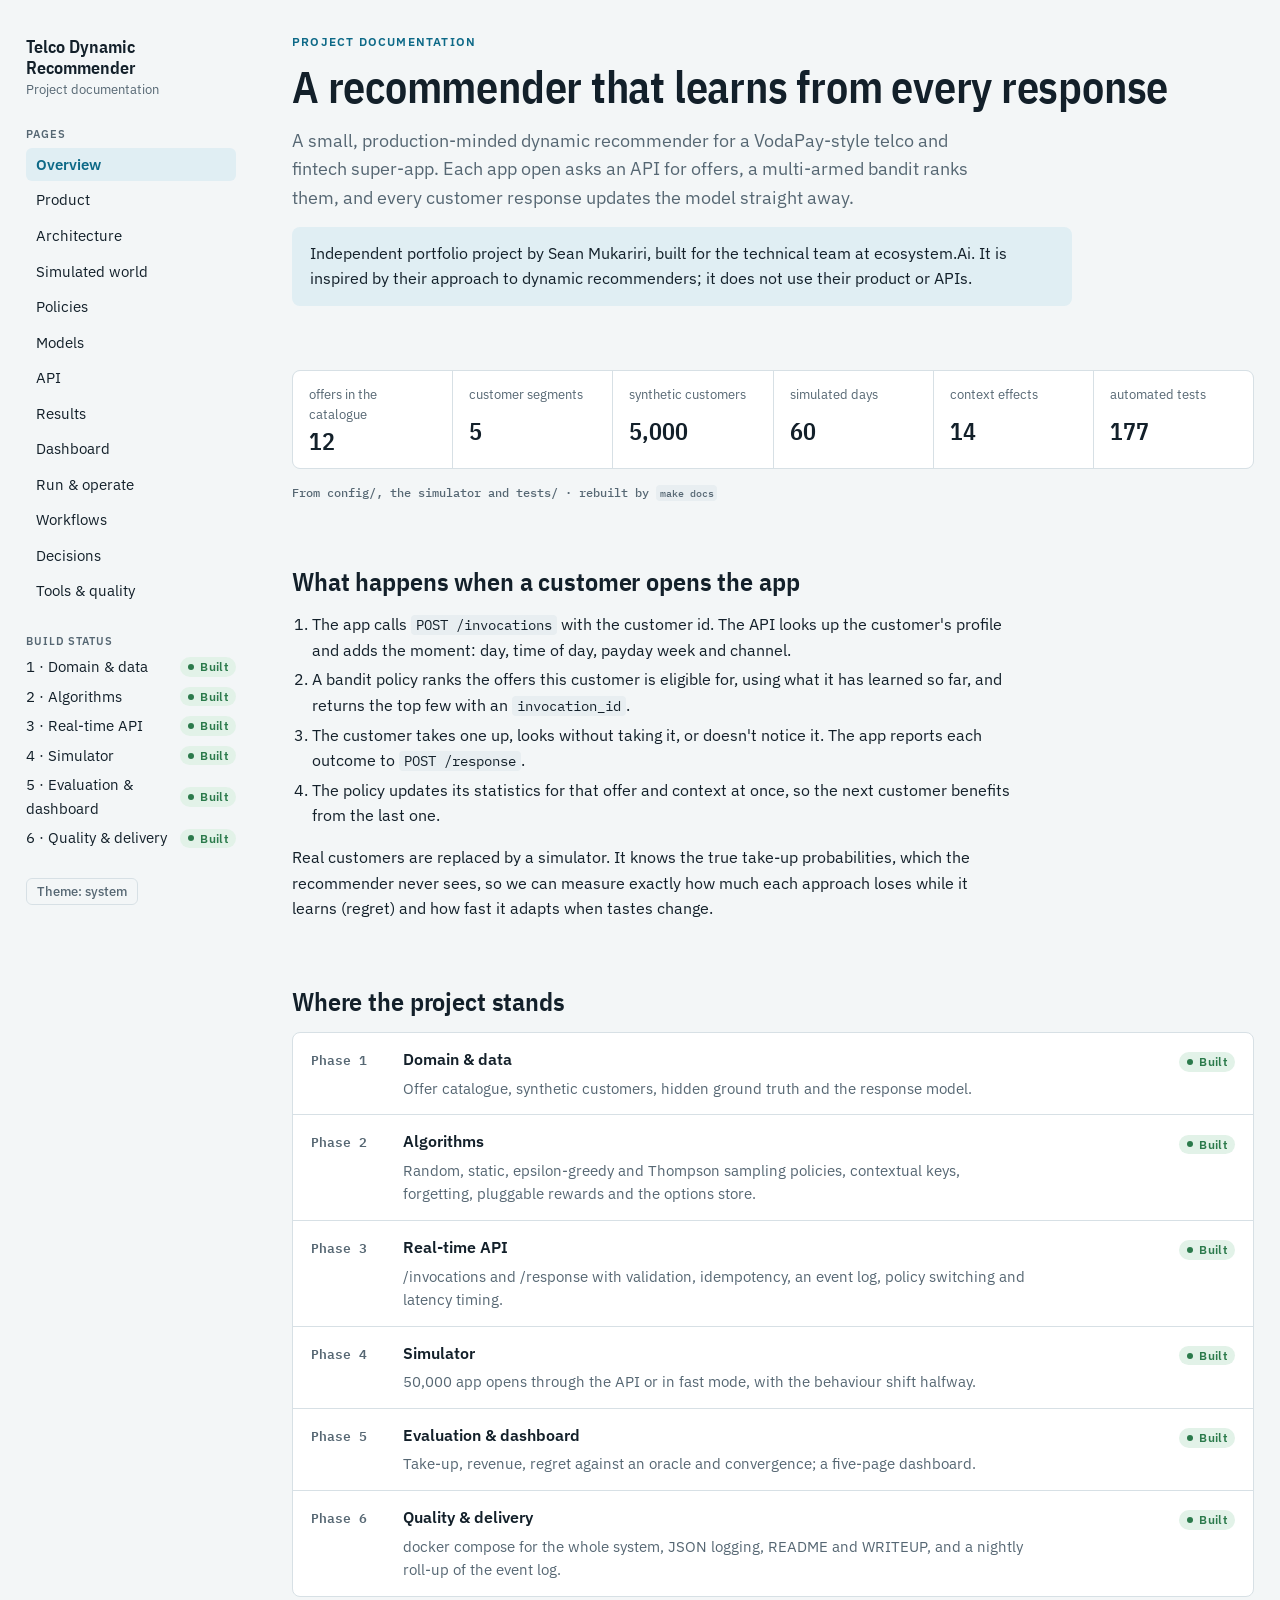
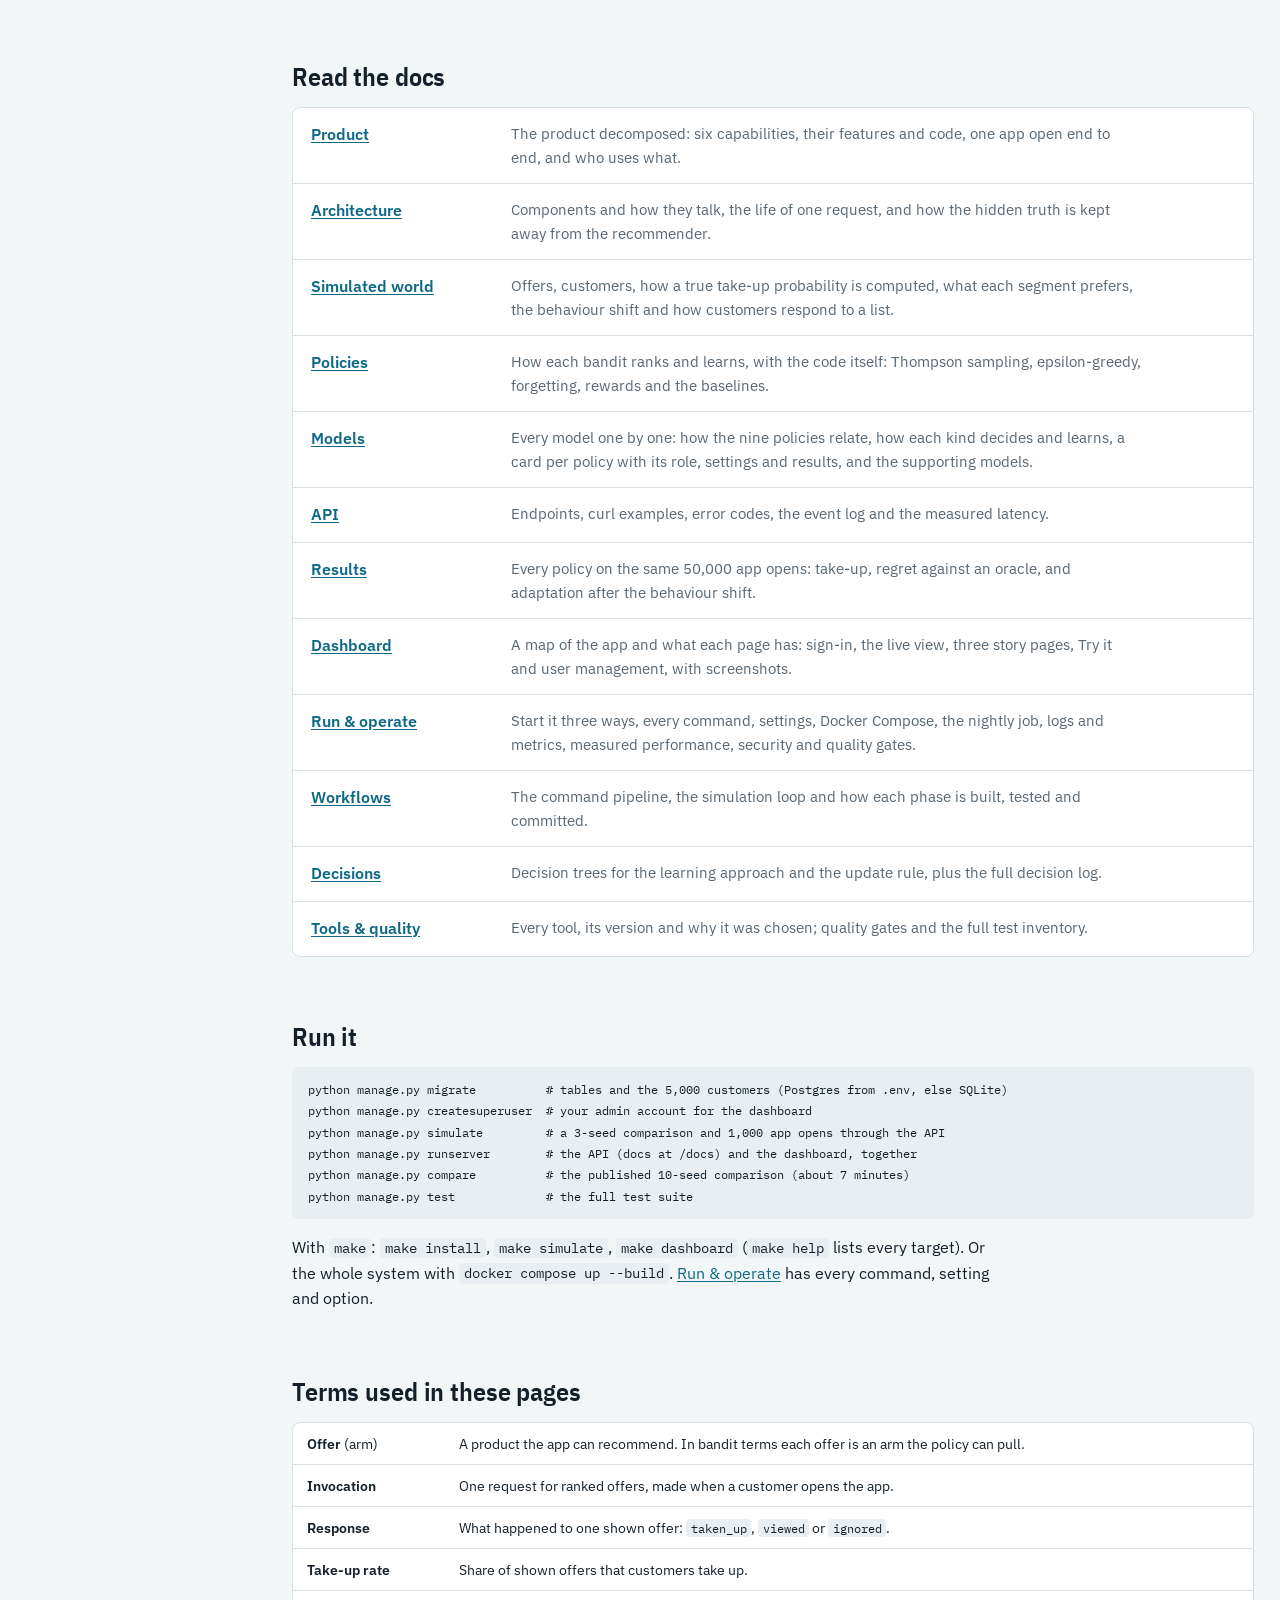
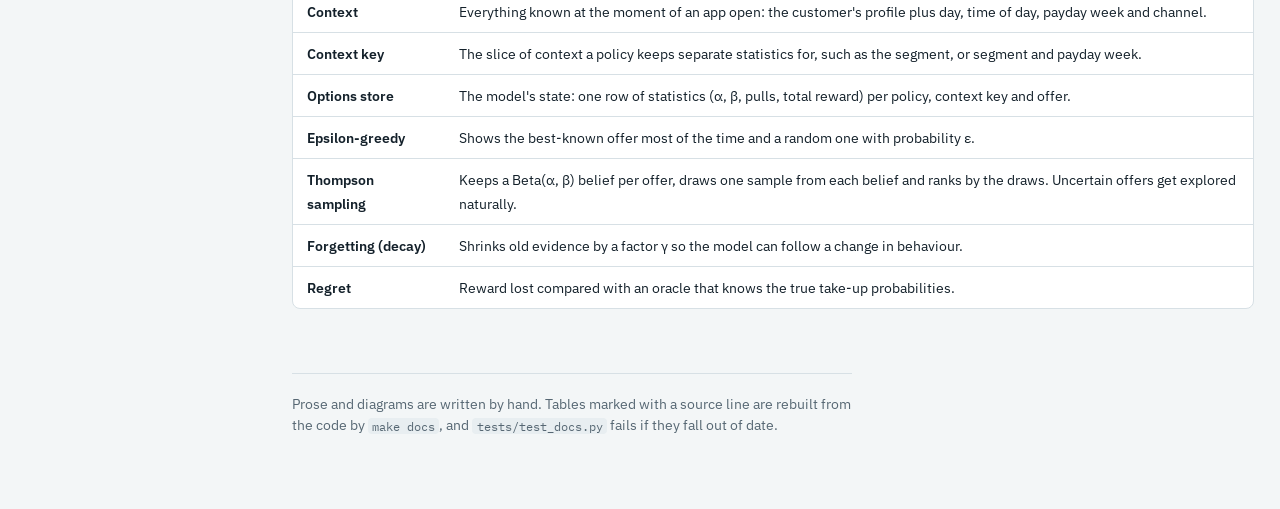
==== commit 1c22b2a3: "docs: Run & operate page, API keys, corrected Docker latency, no stale claims Run & operate (Phase 6" ====
--- a/docs/index.html
+++ b/docs/index.html
@@ -28,6 +28,7 @@
 <li><a href="api.html">API</a></li>
 <li><a href="results.html">Results</a></li>
 <li><a href="dashboard.html">Dashboard</a></li>
+<li><a href="operations.html">Run &amp; operate</a></li>
 <li><a href="workflows.html">Workflows</a></li>
 <li><a href="decisions.html">Decisions</a></li>
 <li><a href="stack.html">Tools &amp; quality</a></li>
@@ -106,6 +107,7 @@
     <li><a href="api.html">API</a><p>Endpoints, curl examples, error codes, the event log and the measured latency.</p></li>
     <li><a href="results.html">Results</a><p>Every policy on the same 50,000 app opens: take-up, regret against an oracle, and adaptation after the behaviour shift.</p></li>
     <li><a href="dashboard.html">Dashboard</a><p>A map of the app and what each page has: sign-in, the live view, three story pages, Try it and user management, with screenshots.</p></li>
+    <li><a href="operations.html">Run &amp; operate</a><p>Start it three ways, every command, settings, Docker Compose, the nightly job, logs and metrics, measured performance, security and quality gates.</p></li>
     <li><a href="workflows.html">Workflows</a><p>The command pipeline, the simulation loop and how each phase is built, tested and committed.</p></li>
     <li><a href="decisions.html">Decisions</a><p>Decision trees for the learning approach and the update rule, plus the full decision log.</p></li>
     <li><a href="stack.html">Tools &amp; quality</a><p>Every tool, its version and why it was chosen; quality gates and the full test inventory.</p></li>
@@ -114,18 +116,13 @@
 
 <section aria-labelledby="run">
   <h2 id="run">Run it</h2>
-<pre><code>make install   # dependencies and the package (editable)
-make db        # tables in Postgres (from .env) or a local SQLite file
-make data      # 5,000 synthetic customers -> data/customers.csv and the database
-make run       # the API on http://localhost:8000 (interactive docs at /docs)
-make simulate  # 50,000 simulated app opens through the active policy
-make compare   # every policy on the same world: the results table
-make dashboard # five Streamlit pages on http://localhost:8501
-make truth     # print the hidden take-up rates (simulator only)
-make test      # full test suite
-make docs      # rebuild the data tables in these pages
-make docker-build &amp;&amp; make docker-api   # or run the API in Docker</code></pre>
-  <p>Without <code>make</code> (for example on Windows), run the command under each target in the <code>Makefile</code> directly, such as <code>python scripts/generate_customers.py</code>.</p>
+<pre><code>python manage.py migrate          # tables and the 5,000 customers (Postgres from .env, else SQLite)
+python manage.py createsuperuser  # your admin account for the dashboard
+python manage.py simulate         # a 3-seed comparison and 1,000 app opens through the API
+python manage.py runserver        # the API (docs at /docs) and the dashboard, together
+python manage.py compare          # the published 10-seed comparison (about 7 minutes)
+python manage.py test             # the full test suite</code></pre>
+  <p>With <code>make</code>: <code>make install</code>, <code>make simulate</code>, <code>make dashboard</code> (<code>make help</code> lists every target). Or the whole system with <code>docker compose up --build</code>. <a href="operations.html">Run &amp; operate</a> has every command, setting and option.</p>
 </section>
 
 <section aria-labelledby="terms">
--- a/docs/assets/docs.css
+++ b/docs/assets/docs.css
@@ -89,6 +89,7 @@
 p, ul, ol, dl, figure, pre, h1, h2, h3 { margin: 0; }
 p, li { max-width: 70ch; }
 ul, ol { padding-left: 1.25em; display: grid; gap: 4px; }
+li { min-width: 0; } /* a code block inside scrolls instead of widening the page */
 a { color: var(--accent); text-underline-offset: 2px; }
 a:focus-visible, button:focus-visible, td:focus-visible { outline: 2px solid var(--accent); outline-offset: 2px; }
 strong { font-weight: 600; }
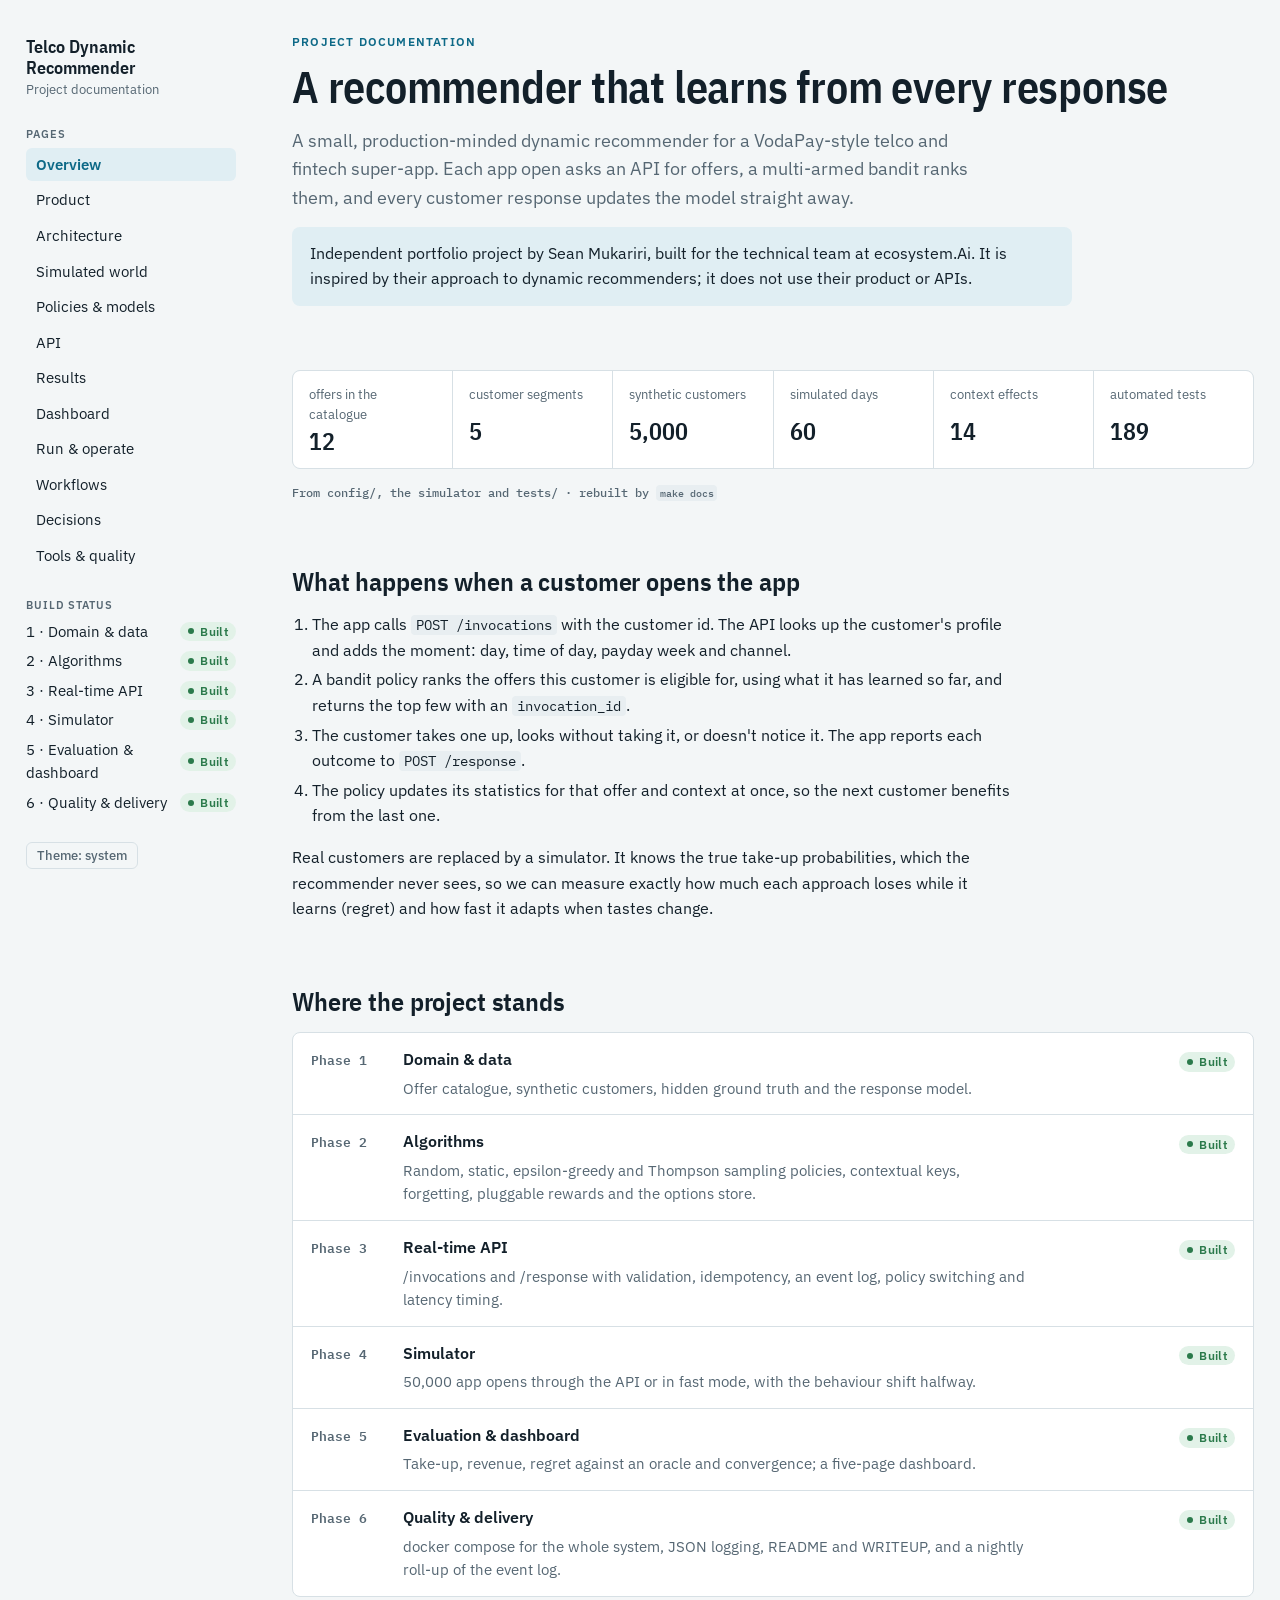
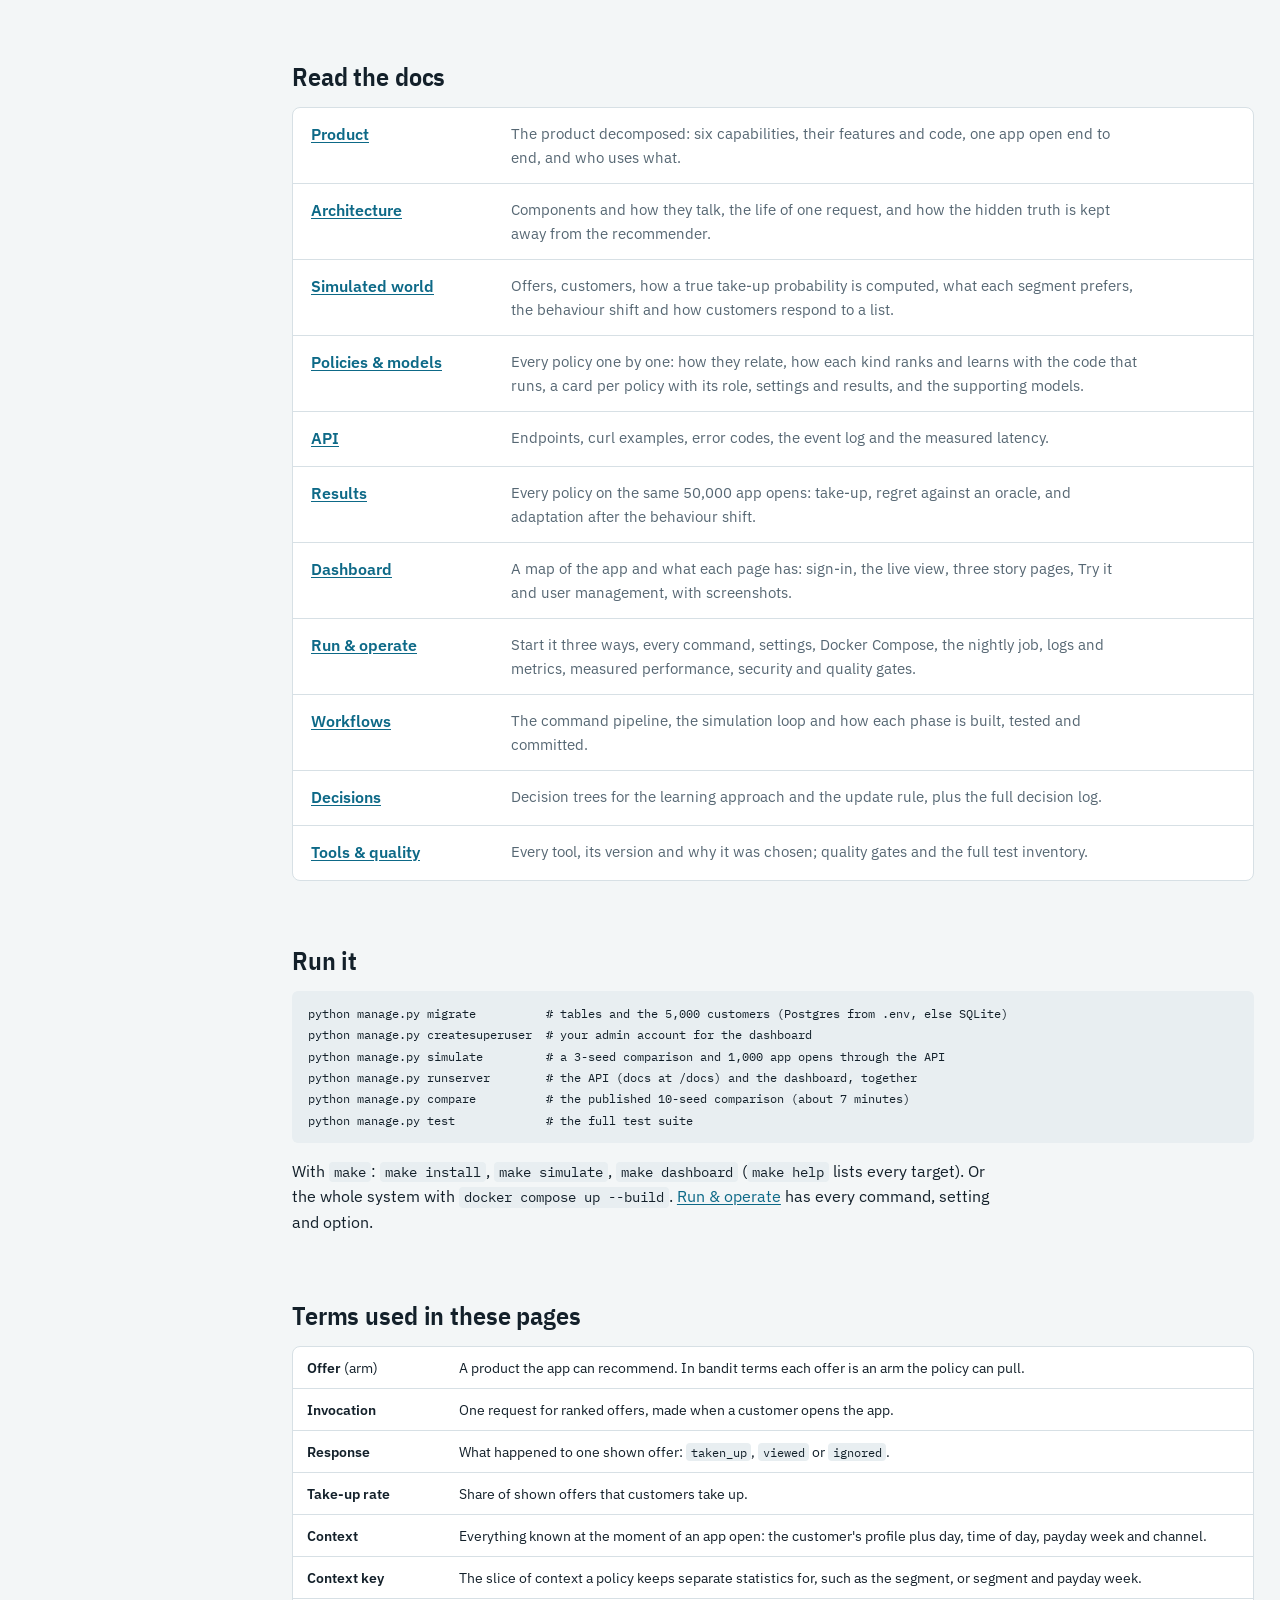
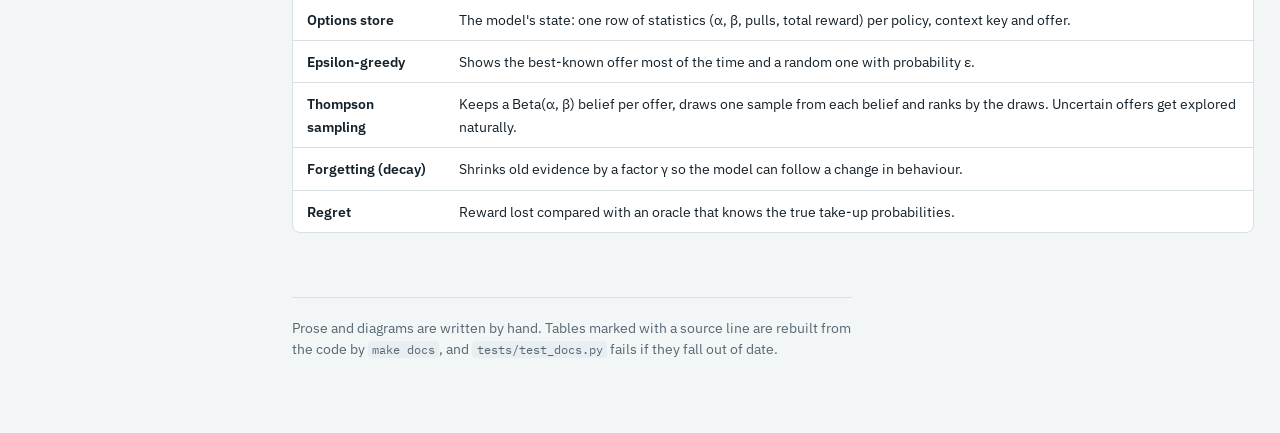
==== commit d99d3617: "updating" ====
--- a/docs/index.html
+++ b/docs/index.html
@@ -23,8 +23,7 @@
 <li><a href="product.html">Product</a></li>
 <li><a href="architecture.html">Architecture</a></li>
 <li><a href="simulation.html">Simulated world</a></li>
-<li><a href="algorithms.html">Policies</a></li>
-<li><a href="models.html">Models</a></li>
+<li><a href="models.html">Policies &amp; models</a></li>
 <li><a href="api.html">API</a></li>
 <li><a href="results.html">Results</a></li>
 <li><a href="dashboard.html">Dashboard</a></li>
@@ -65,7 +64,7 @@
 <div><dt>synthetic customers</dt><dd>5,000</dd></div>
 <div><dt>simulated days</dt><dd>60</dd></div>
 <div><dt>context effects</dt><dd>14</dd></div>
-<div><dt>automated tests</dt><dd>177</dd></div>
+<div><dt>automated tests</dt><dd>189</dd></div>
 </dl>
 <!-- END generated:facts -->
   <p class="source">From config/, the simulator and tests/ · rebuilt by <code>make docs</code></p>
@@ -102,8 +101,7 @@
     <li><a href="product.html">Product</a><p>The product decomposed: six capabilities, their features and code, one app open end to end, and who uses what.</p></li>
     <li><a href="architecture.html">Architecture</a><p>Components and how they talk, the life of one request, and how the hidden truth is kept away from the recommender.</p></li>
     <li><a href="simulation.html">Simulated world</a><p>Offers, customers, how a true take-up probability is computed, what each segment prefers, the behaviour shift and how customers respond to a list.</p></li>
-    <li><a href="algorithms.html">Policies</a><p>How each bandit ranks and learns, with the code itself: Thompson sampling, epsilon-greedy, forgetting, rewards and the baselines.</p></li>
-    <li><a href="models.html">Models</a><p>Every model one by one: how the nine policies relate, how each kind decides and learns, a card per policy with its role, settings and results, and the supporting models.</p></li>
+    <li><a href="models.html">Policies &amp; models</a><p>Every policy one by one: how they relate, how each kind ranks and learns with the code that runs, a card per policy with its role, settings and results, and the supporting models.</p></li>
     <li><a href="api.html">API</a><p>Endpoints, curl examples, error codes, the event log and the measured latency.</p></li>
     <li><a href="results.html">Results</a><p>Every policy on the same 50,000 app opens: take-up, regret against an oracle, and adaptation after the behaviour shift.</p></li>
     <li><a href="dashboard.html">Dashboard</a><p>A map of the app and what each page has: sign-in, the live view, three story pages, Try it and user management, with screenshots.</p></li>
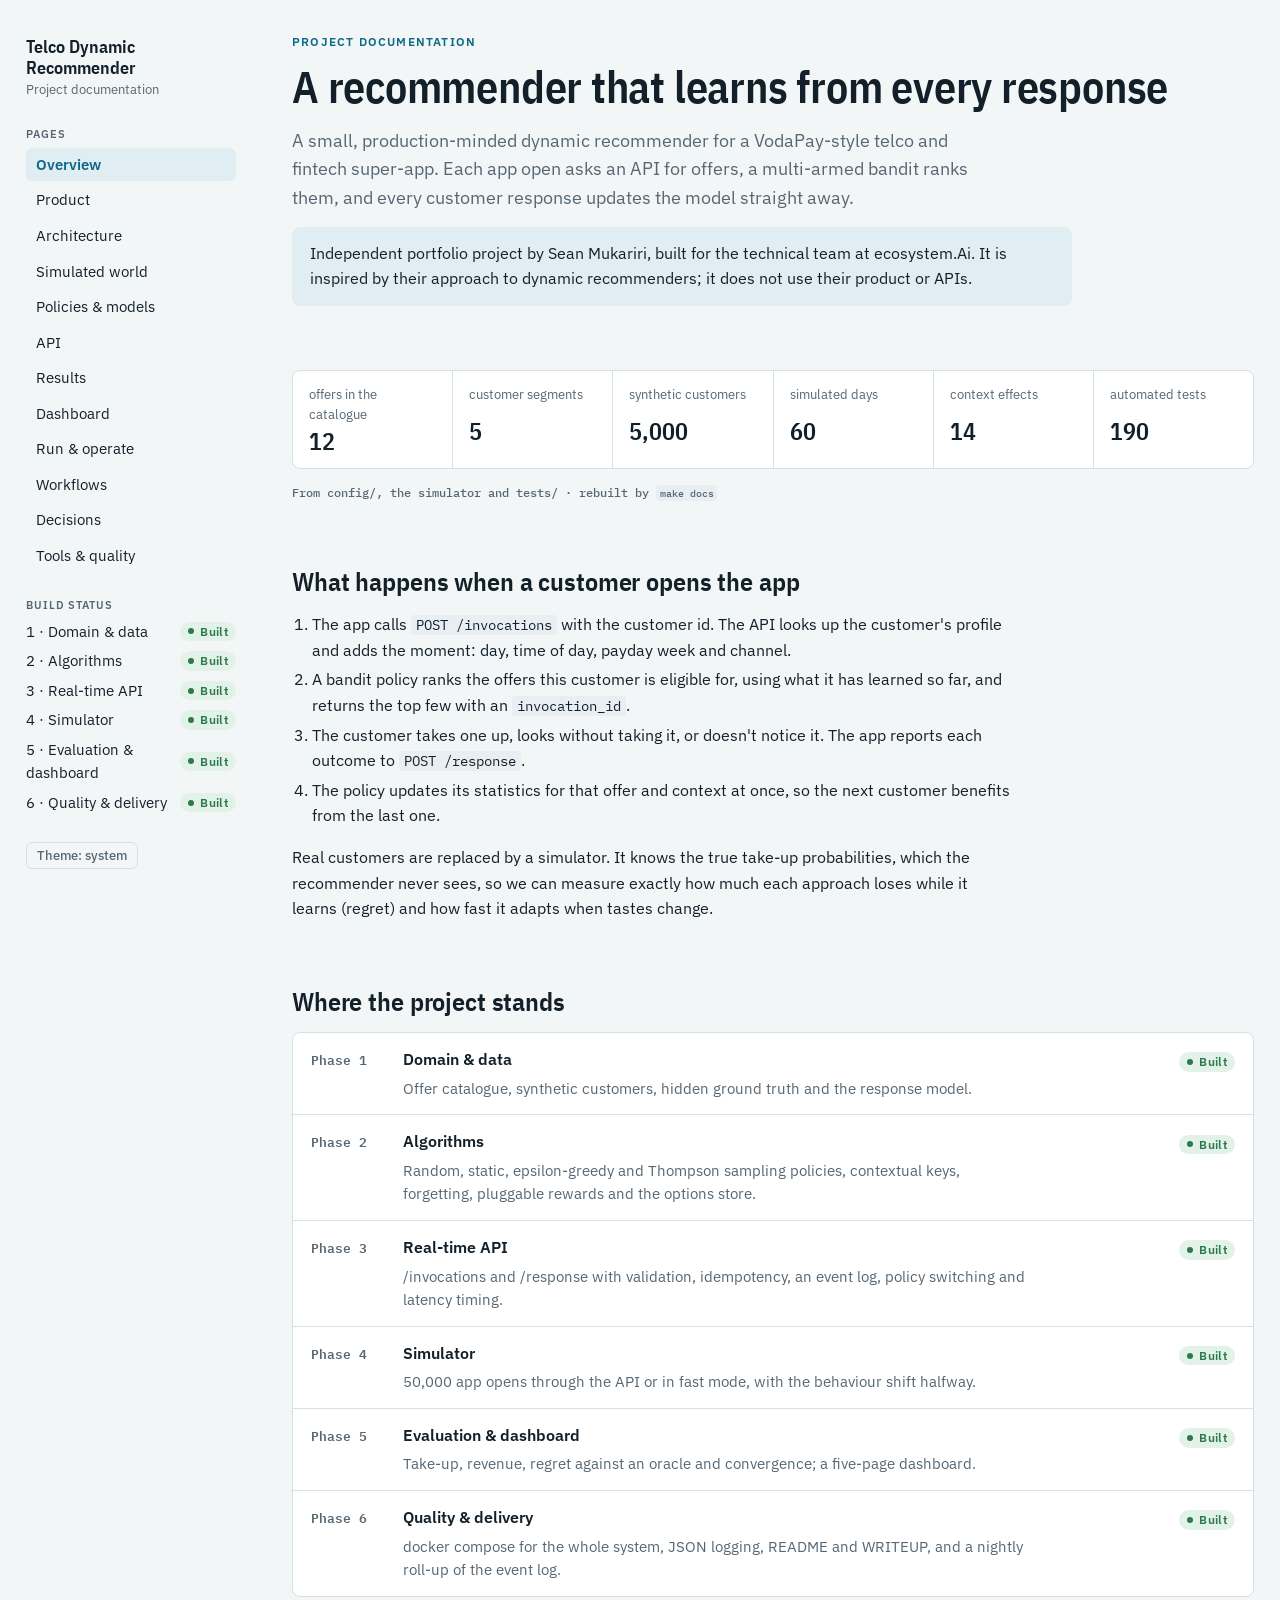
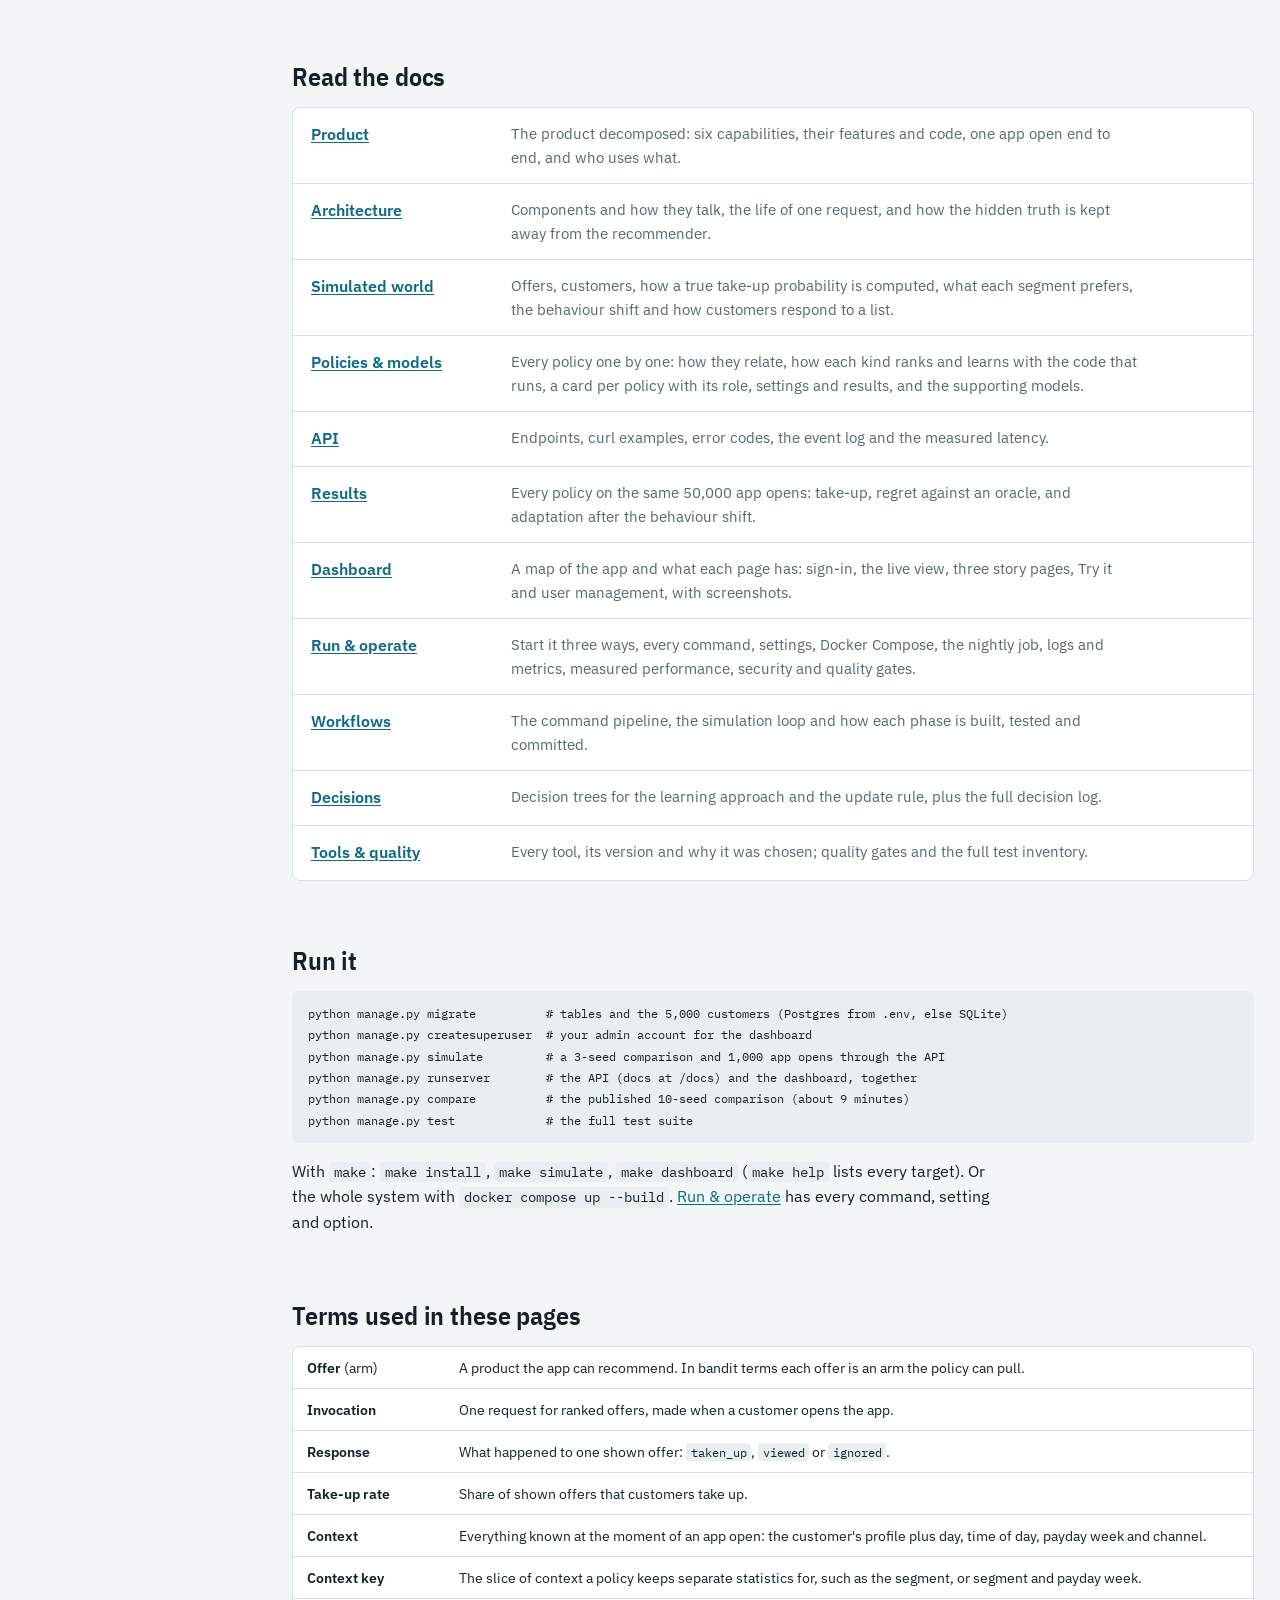
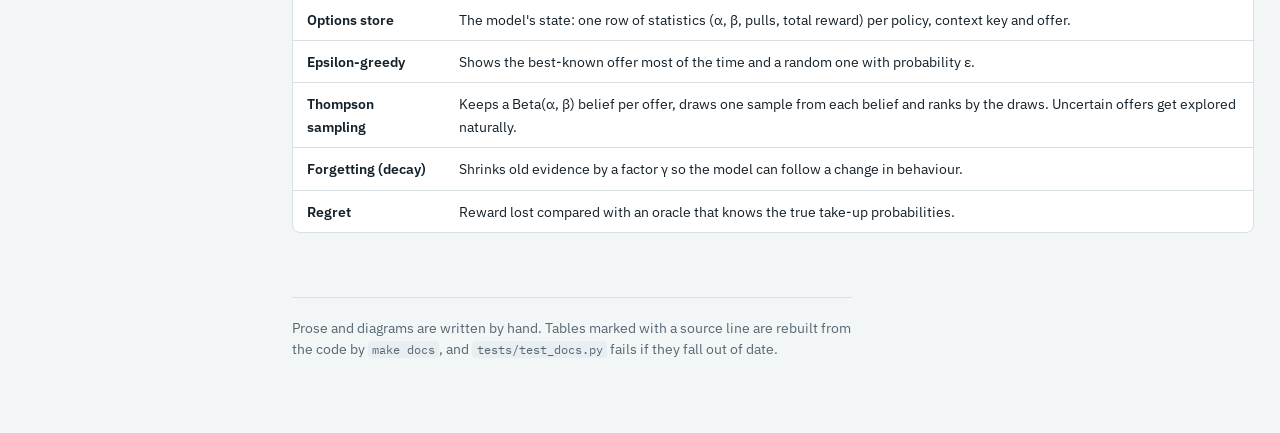
==== commit 918ded29: "docs: results with the feature policy and the sensitivity sweep - 10-seed comparison rerun with thom" ====
--- a/docs/index.html
+++ b/docs/index.html
@@ -64,7 +64,7 @@
 <div><dt>synthetic customers</dt><dd>5,000</dd></div>
 <div><dt>simulated days</dt><dd>60</dd></div>
 <div><dt>context effects</dt><dd>14</dd></div>
-<div><dt>automated tests</dt><dd>189</dd></div>
+<div><dt>automated tests</dt><dd>190</dd></div>
 </dl>
 <!-- END generated:facts -->
   <p class="source">From config/, the simulator and tests/ · rebuilt by <code>make docs</code></p>
@@ -118,7 +118,7 @@
 python manage.py createsuperuser  # your admin account for the dashboard
 python manage.py simulate         # a 3-seed comparison and 1,000 app opens through the API
 python manage.py runserver        # the API (docs at /docs) and the dashboard, together
-python manage.py compare          # the published 10-seed comparison (about 7 minutes)
+python manage.py compare          # the published 10-seed comparison (about 9 minutes)
 python manage.py test             # the full test suite</code></pre>
   <p>With <code>make</code>: <code>make install</code>, <code>make simulate</code>, <code>make dashboard</code> (<code>make help</code> lists every target). Or the whole system with <code>docker compose up --build</code>. <a href="operations.html">Run &amp; operate</a> has every command, setting and option.</p>
 </section>
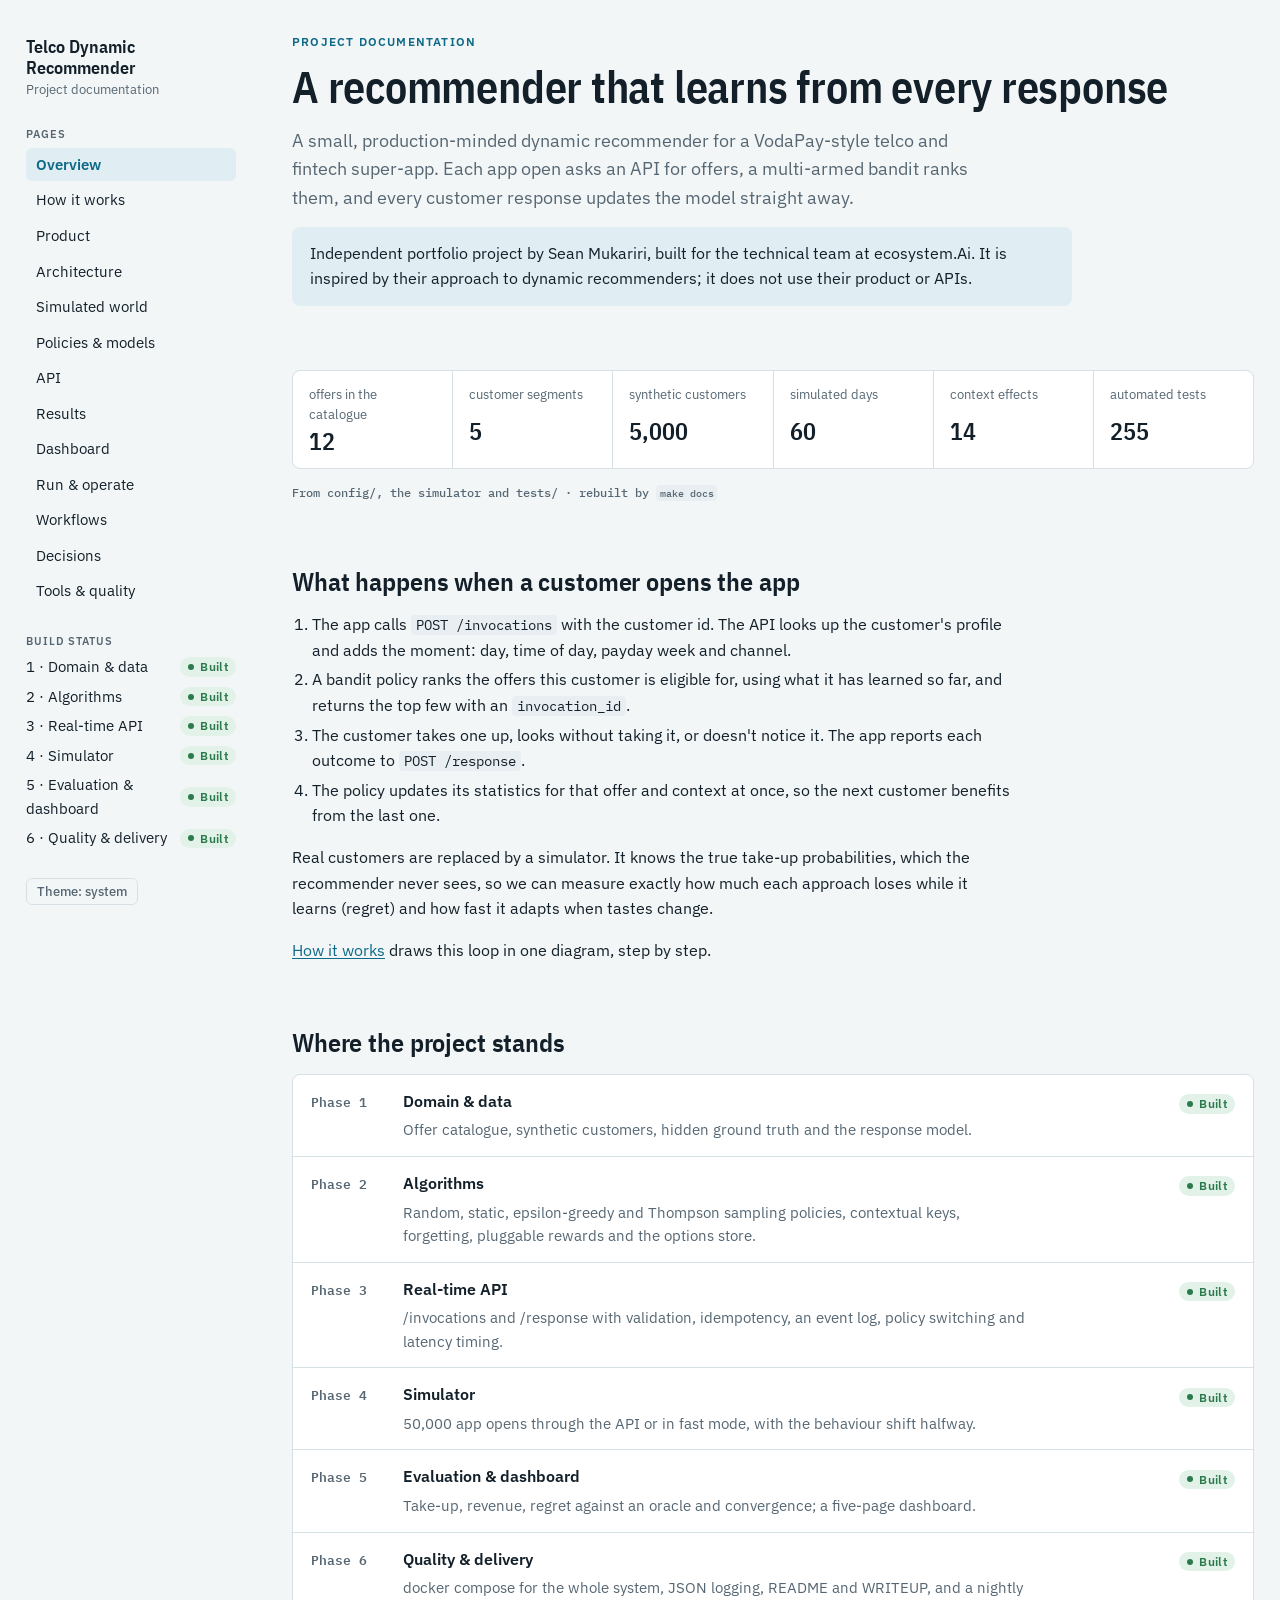
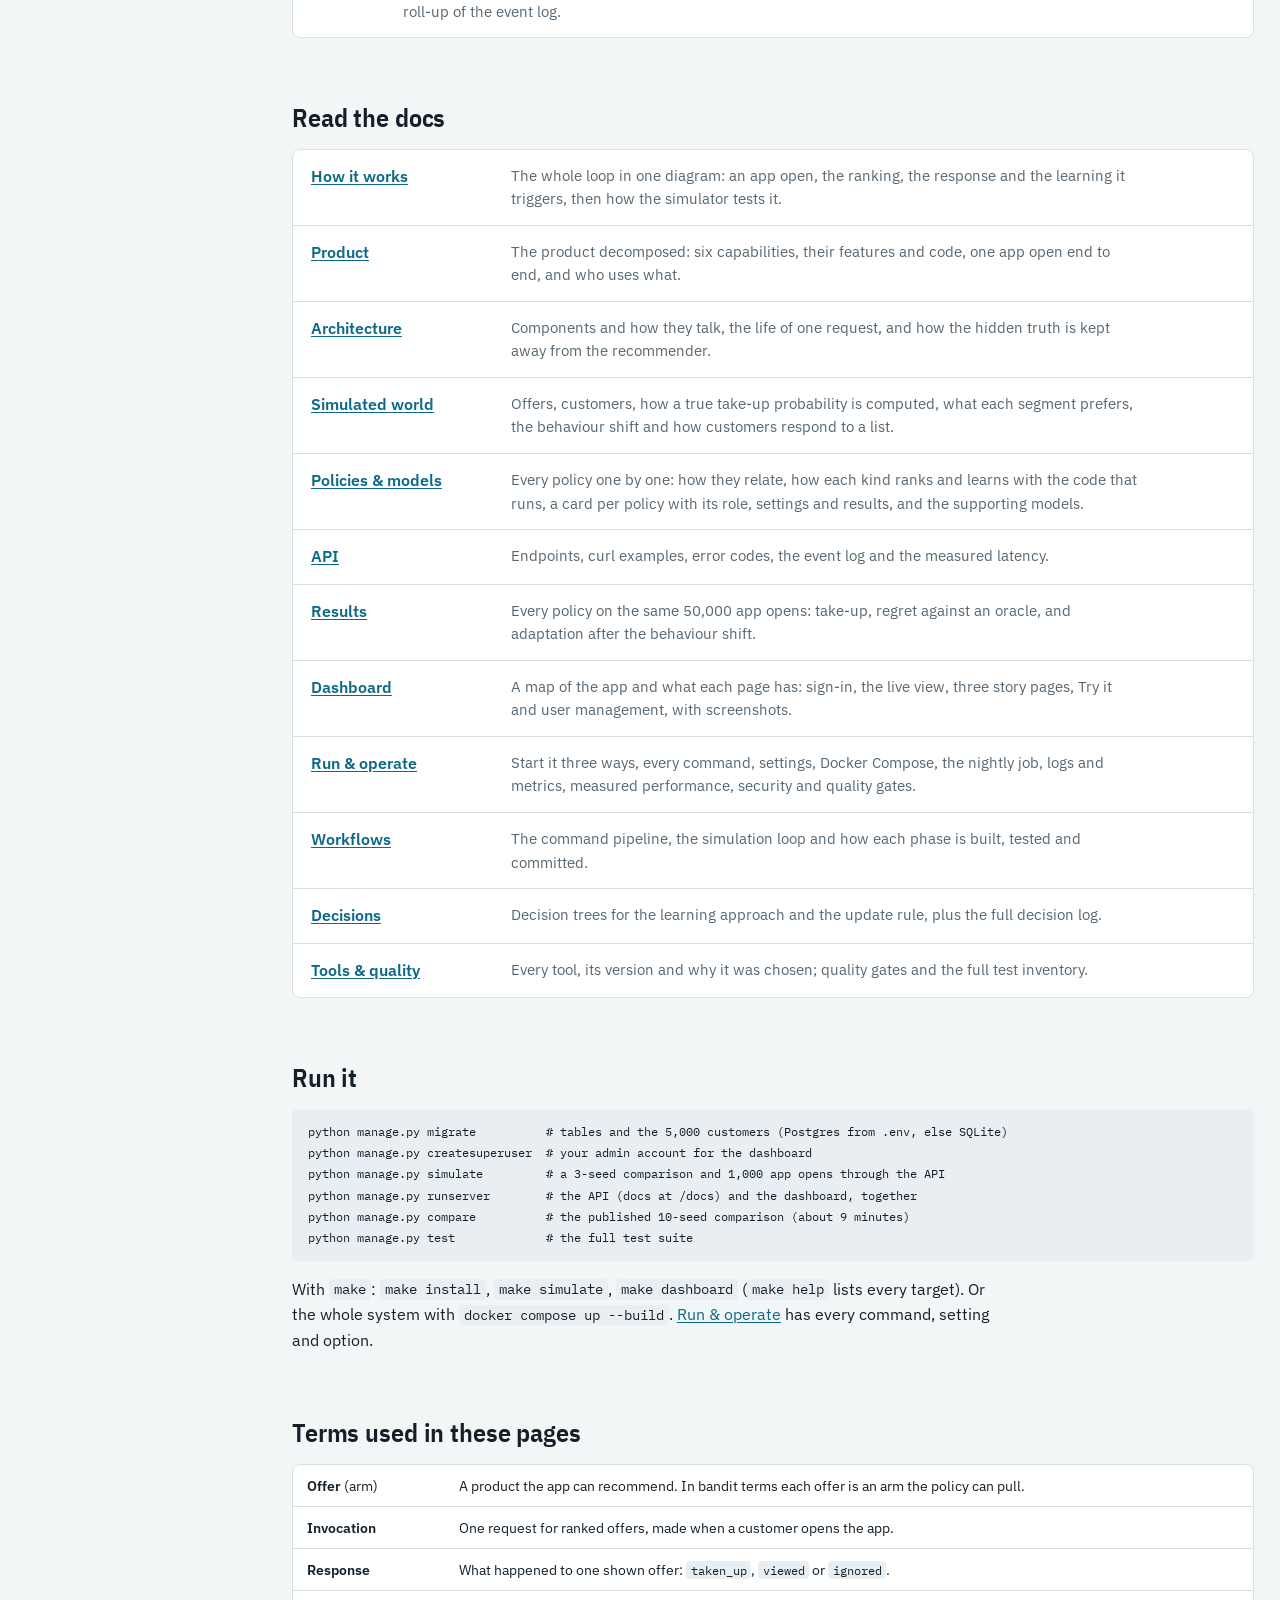
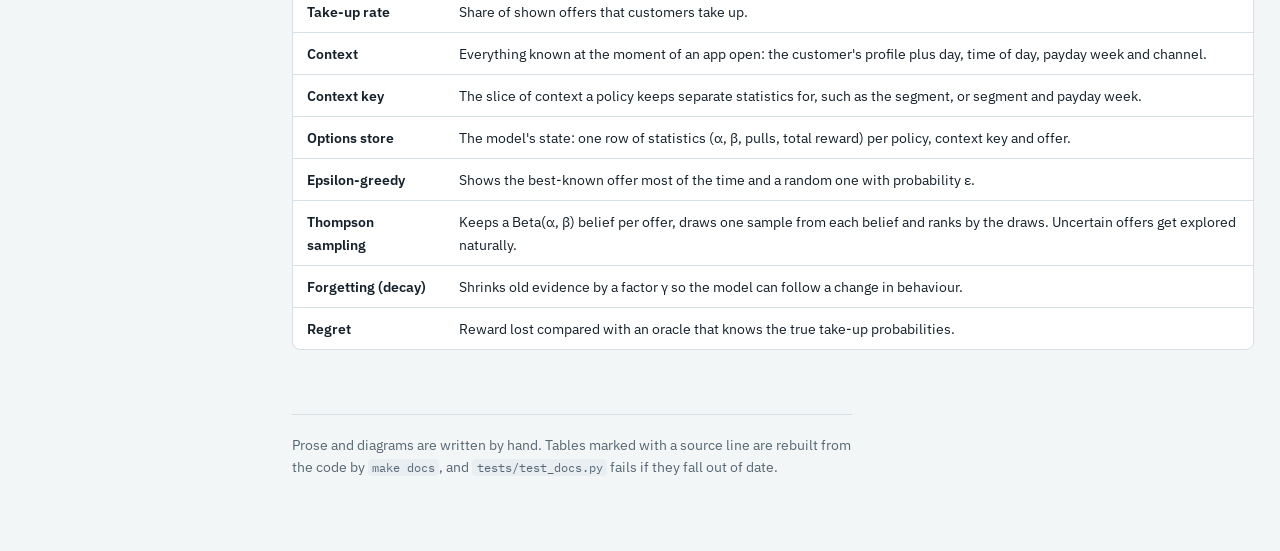
==== commit d598ded4: "adding the auto sync and the pylint checks" ====
--- a/docs/index.html
+++ b/docs/index.html
@@ -20,6 +20,7 @@
 <div><p class="nav-label">Pages</p>
 <ul class="pages">
 <li><a href="index.html" aria-current=page>Overview</a></li>
+<li><a href="how-it-works.html">How it works</a></li>
 <li><a href="product.html">Product</a></li>
 <li><a href="architecture.html">Architecture</a></li>
 <li><a href="simulation.html">Simulated world</a></li>
@@ -64,7 +65,7 @@
 <div><dt>synthetic customers</dt><dd>5,000</dd></div>
 <div><dt>simulated days</dt><dd>60</dd></div>
 <div><dt>context effects</dt><dd>14</dd></div>
-<div><dt>automated tests</dt><dd>190</dd></div>
+<div><dt>automated tests</dt><dd>255</dd></div>
 </dl>
 <!-- END generated:facts -->
   <p class="source">From config/, the simulator and tests/ · rebuilt by <code>make docs</code></p>
@@ -79,6 +80,7 @@
     <li>The policy updates its statistics for that offer and context at once, so the next customer benefits from the last one.</li>
   </ol>
   <p>Real customers are replaced by a simulator. It knows the true take-up probabilities, which the recommender never sees, so we can measure exactly how much each approach loses while it learns (regret) and how fast it adapts when tastes change.</p>
+  <p><a href="how-it-works.html">How it works</a> draws this loop in one diagram, step by step.</p>
 </section>
 
 <section aria-labelledby="status">
@@ -98,6 +100,7 @@
 <section aria-labelledby="guide">
   <h2 id="guide">Read the docs</h2>
   <ul class="guide">
+    <li><a href="how-it-works.html">How it works</a><p>The whole loop in one diagram: an app open, the ranking, the response and the learning it triggers, then how the simulator tests it.</p></li>
     <li><a href="product.html">Product</a><p>The product decomposed: six capabilities, their features and code, one app open end to end, and who uses what.</p></li>
     <li><a href="architecture.html">Architecture</a><p>Components and how they talk, the life of one request, and how the hidden truth is kept away from the recommender.</p></li>
     <li><a href="simulation.html">Simulated world</a><p>Offers, customers, how a true take-up probability is computed, what each segment prefers, the behaviour shift and how customers respond to a list.</p></li>
--- a/docs/assets/docs.css
+++ b/docs/assets/docs.css
@@ -366,6 +366,12 @@
 .dg .no { fill: var(--muted); font-weight: 600; font-size: 11px; }
 .dg .accent { fill: var(--accent); }
 .dg .hidden-text { fill: var(--hidden); }
+/* the learning loop on the How it works page: what carries a response to the next ranking */
+.dg .edge.loop { stroke: var(--accent); stroke-width: 2; }
+.dg .ah.loop { fill: var(--accent); }
+.dg .step-n { fill: var(--accent); font-weight: 600; font-size: 11px; }
+.legend i.strong { border-top-color: var(--ink); }
+.legend i.loop { border-top-color: var(--accent); }
 
 /* ---------- page guide, favourites, tests ---------- */
 .visually-hidden {
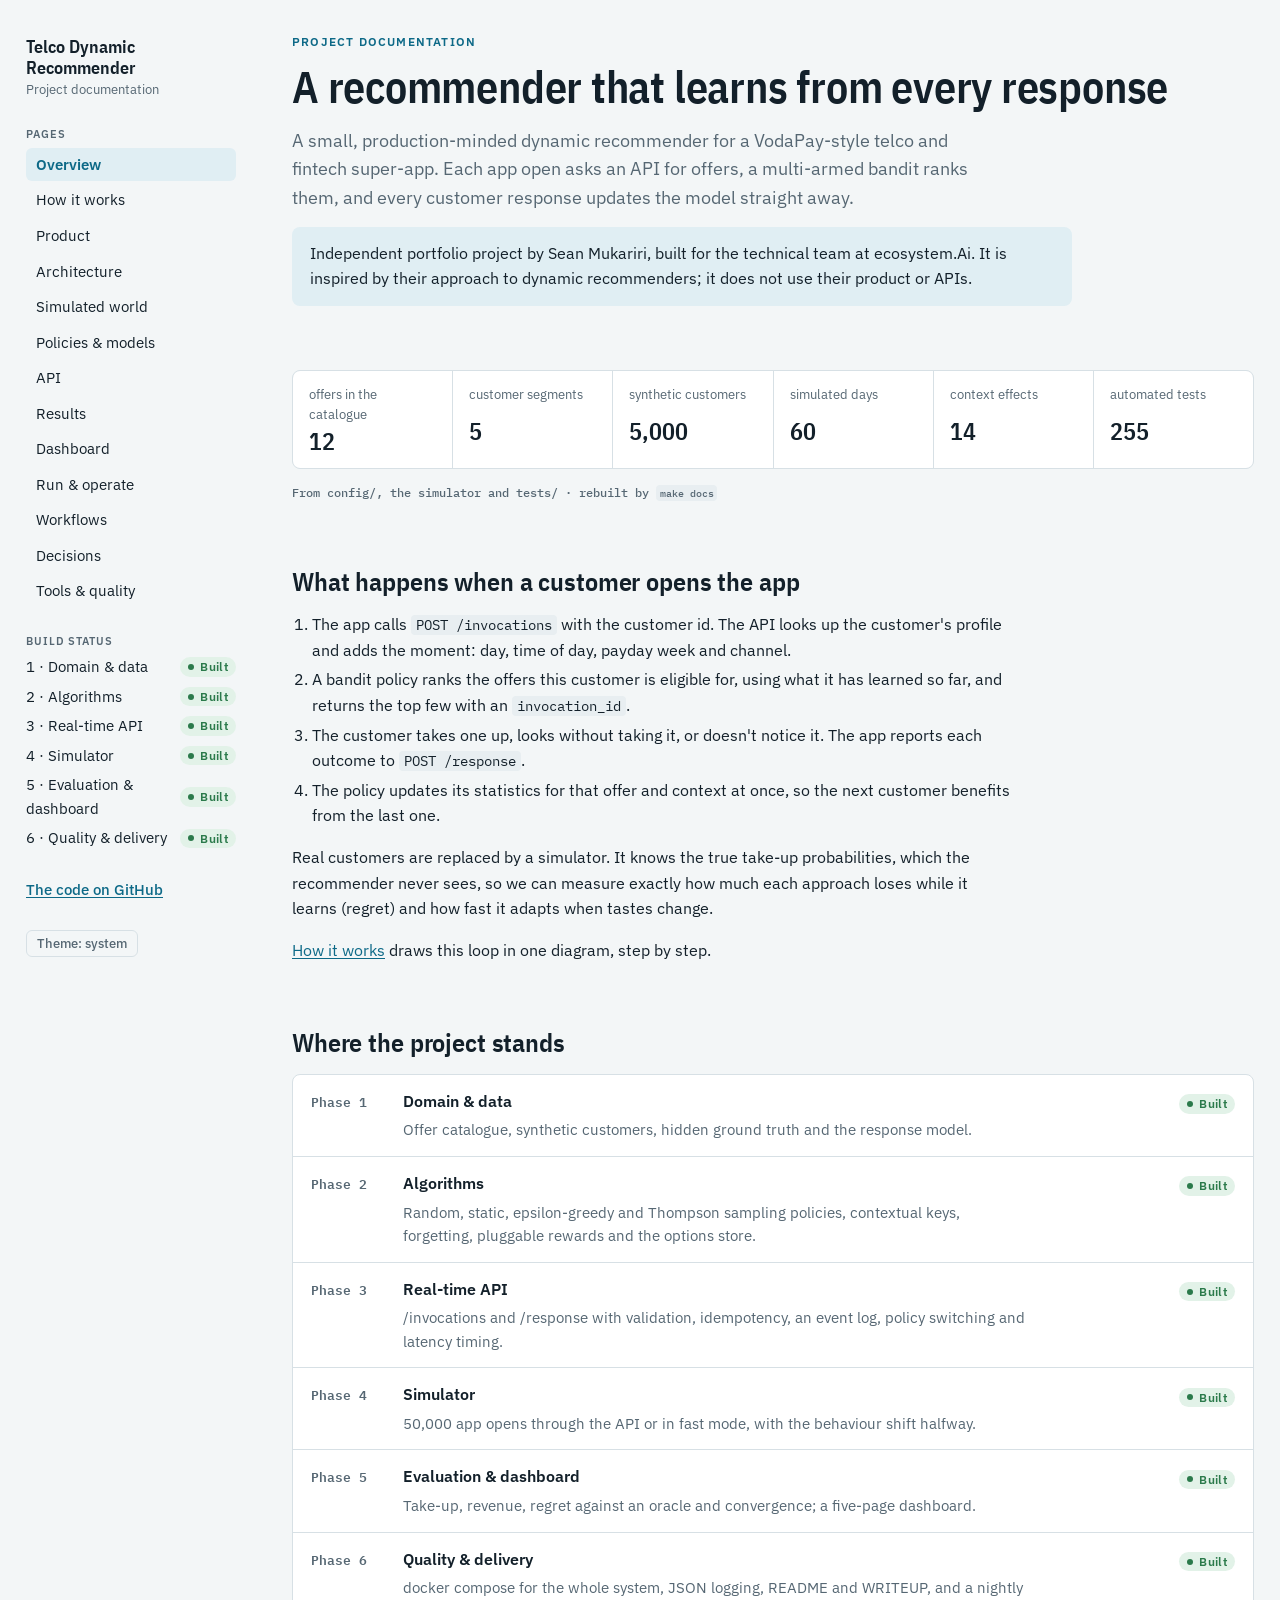
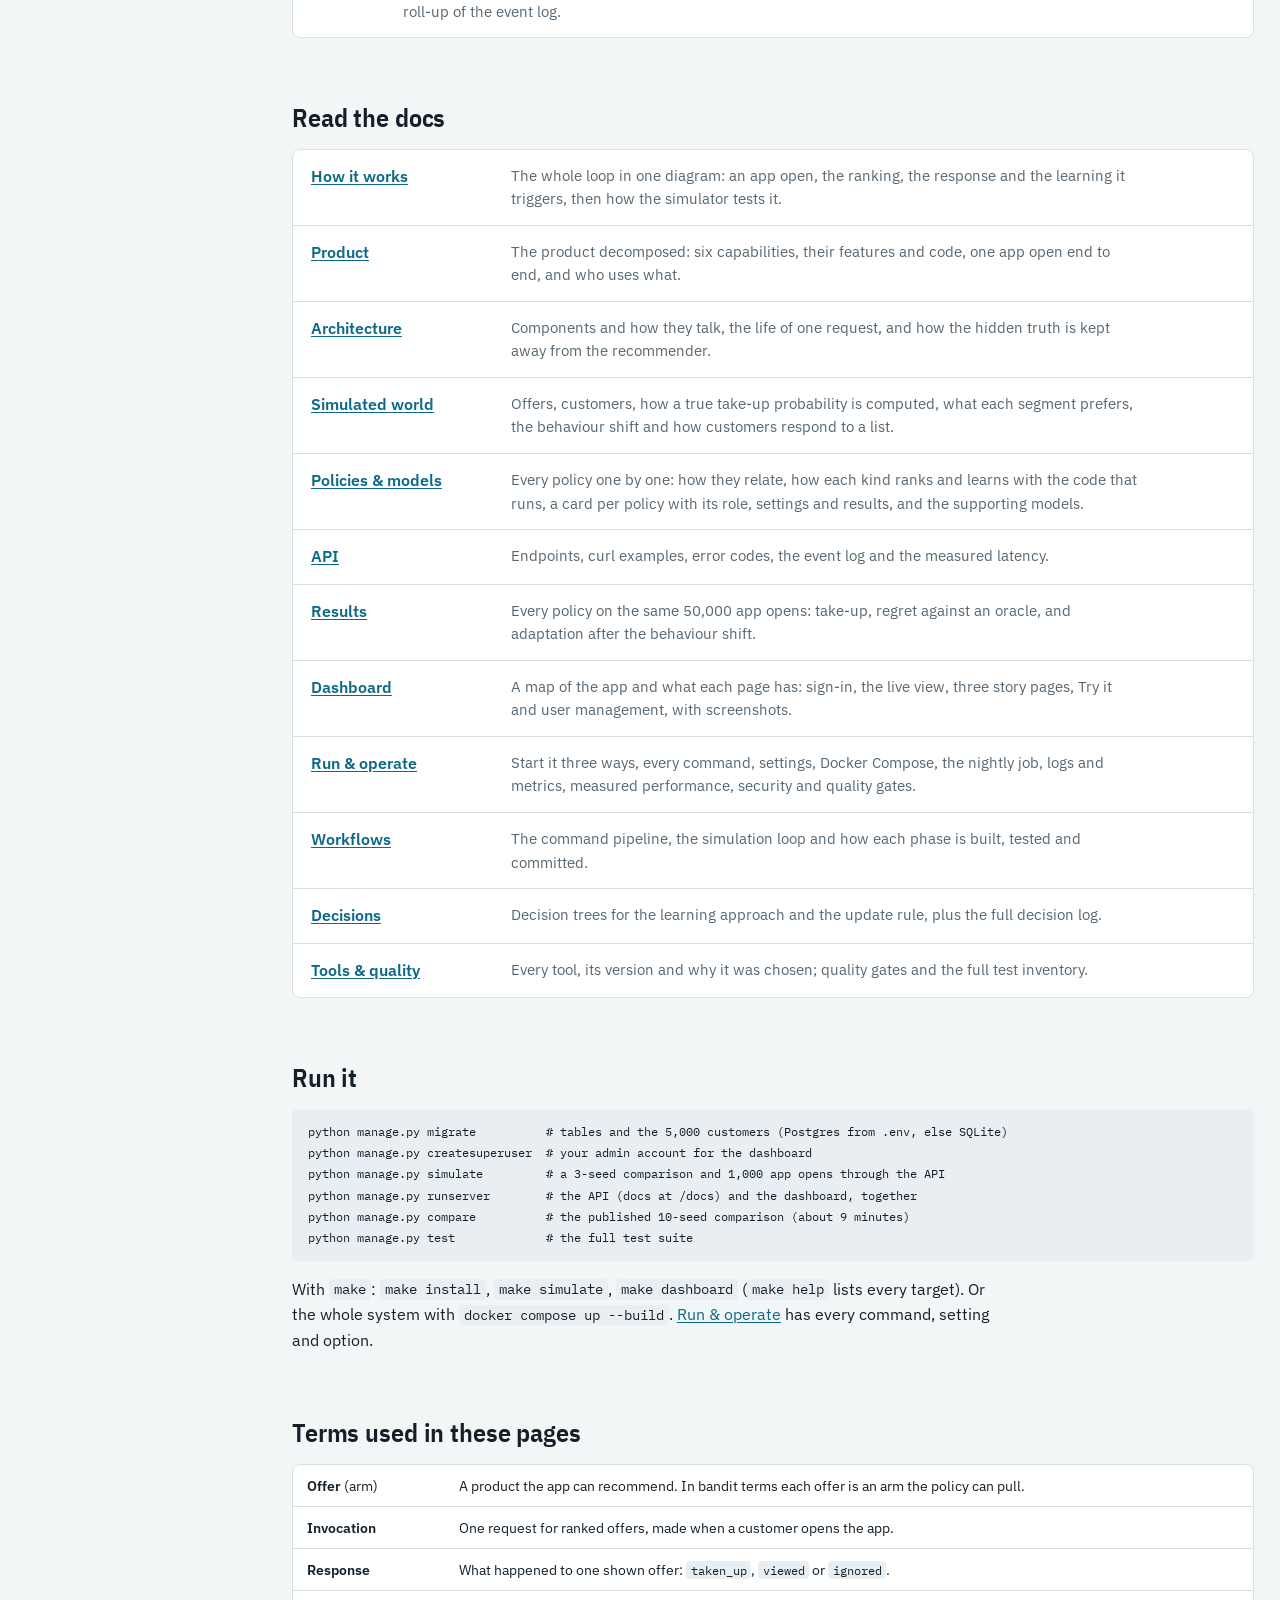
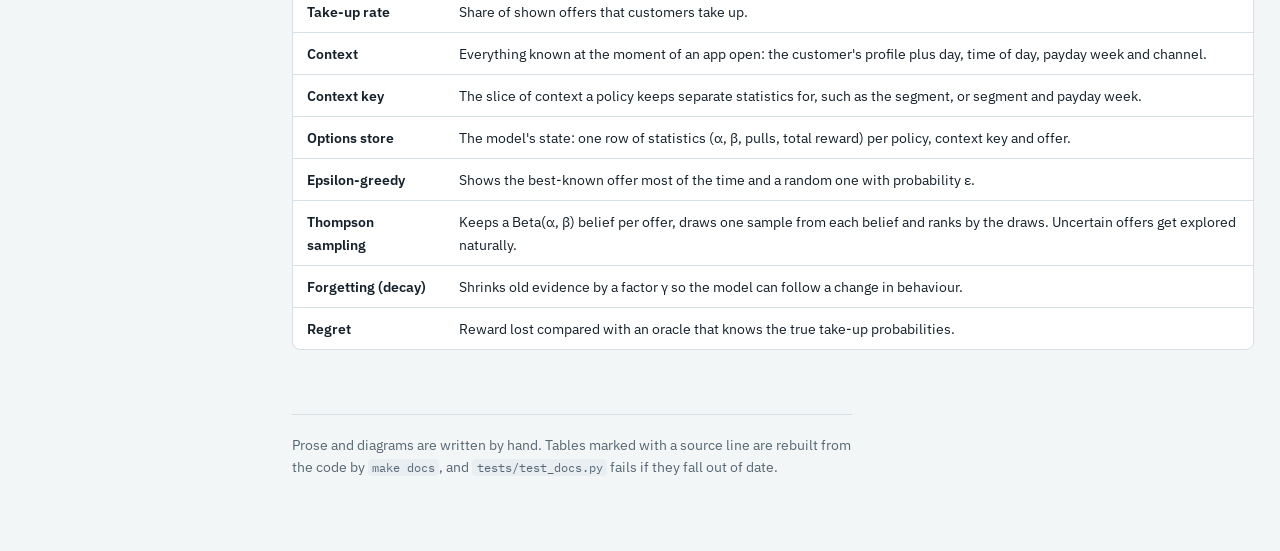
==== commit 6c5e6379: "docs: ready the repo for public readers The repo is public and moves to telco-offer-recommender. The" ====
--- a/docs/index.html
+++ b/docs/index.html
@@ -42,6 +42,7 @@
 <li><span>5 · Evaluation &amp; dashboard</span><span class="chip built">Built</span></li>
 <li><span>6 · Quality &amp; delivery</span><span class="chip built">Built</span></li>
 </ul></div>
+<a class="repo-link" href="https://github.com/SeanM04/telco-offer-recommender">The code on GitHub</a>
 <button class="theme-toggle" type="button">Theme: system</button>
 <!-- END generated:sidenav -->
 </nav>
--- a/docs/assets/docs.css
+++ b/docs/assets/docs.css
@@ -167,6 +167,7 @@
   cursor: pointer;
 }
 .theme-toggle:hover { color: var(--ink); border-color: var(--line-strong); }
+.repo-link { justify-self: start; font-weight: 500; color: var(--accent); }
 
 @media (max-width: 900px) {
   .shell { grid-template-columns: minmax(0, 1fr); gap: 32px; padding-block: 24px 56px; }
